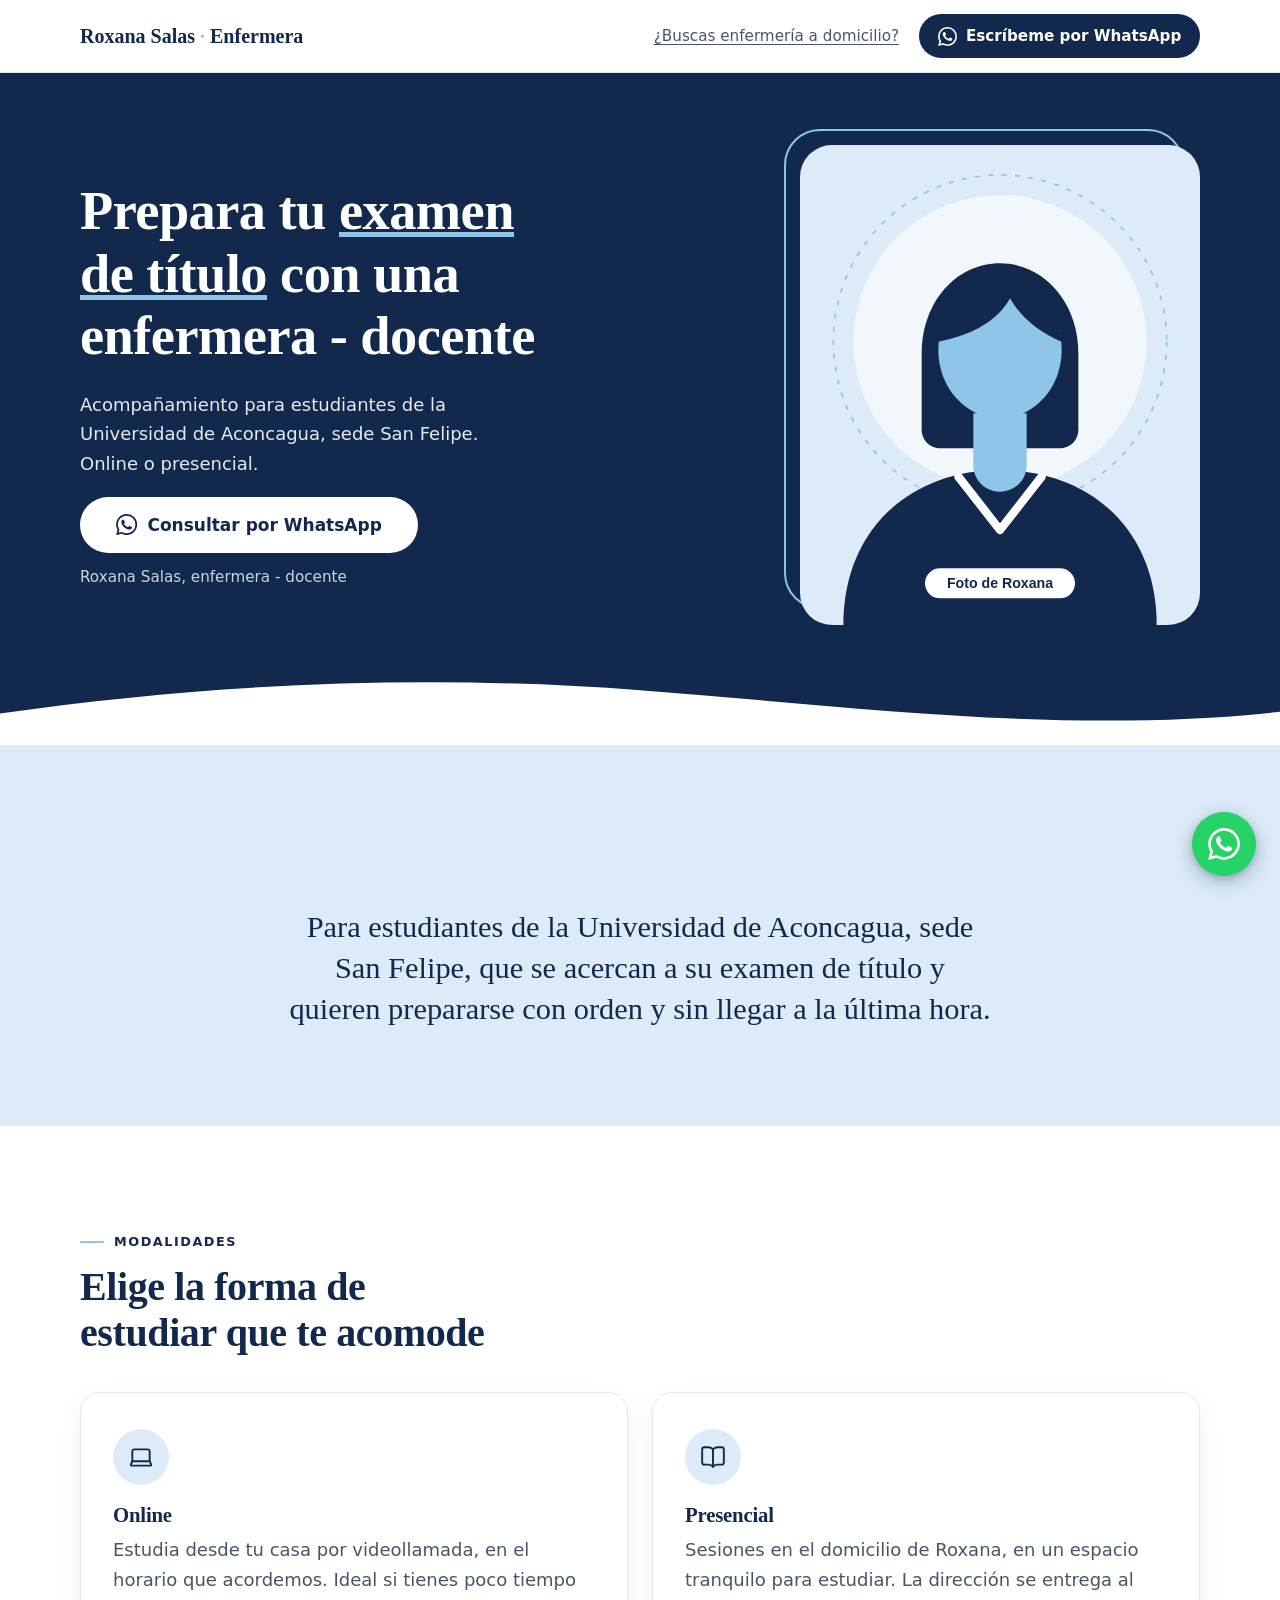
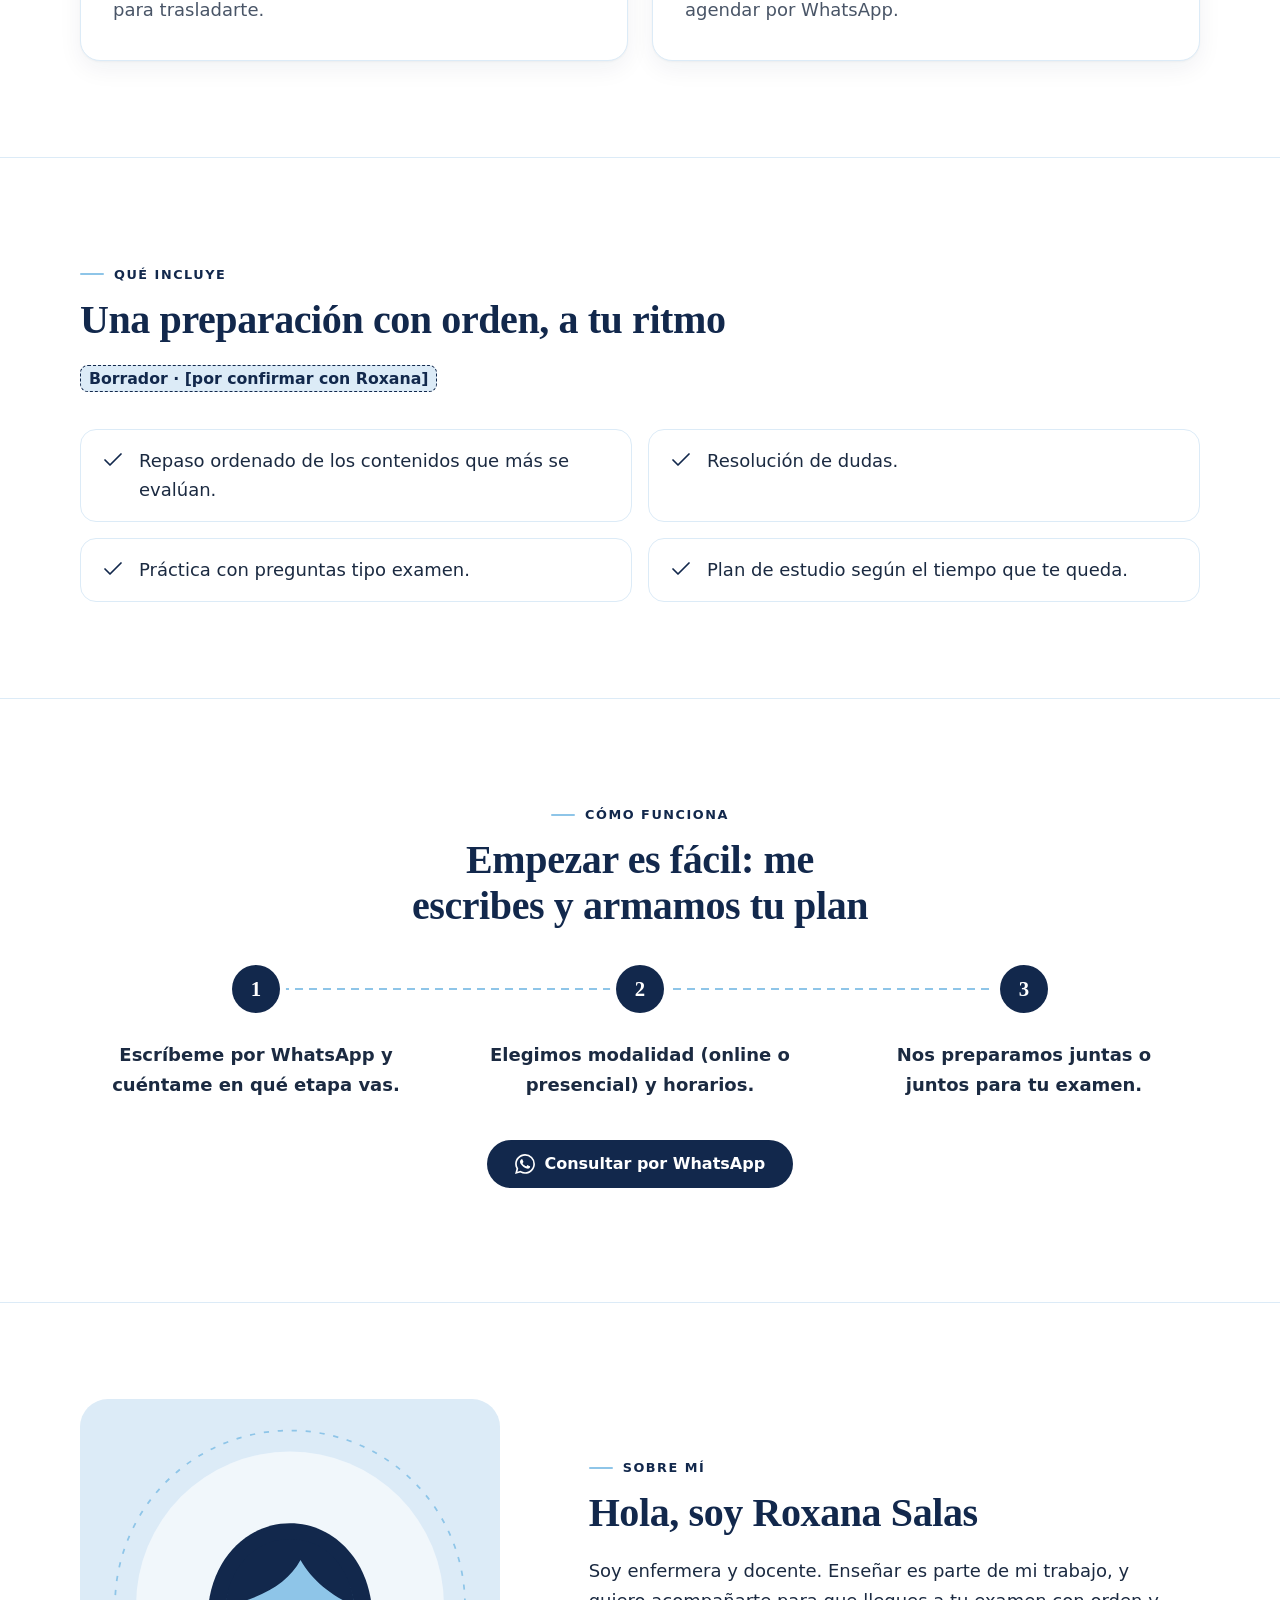
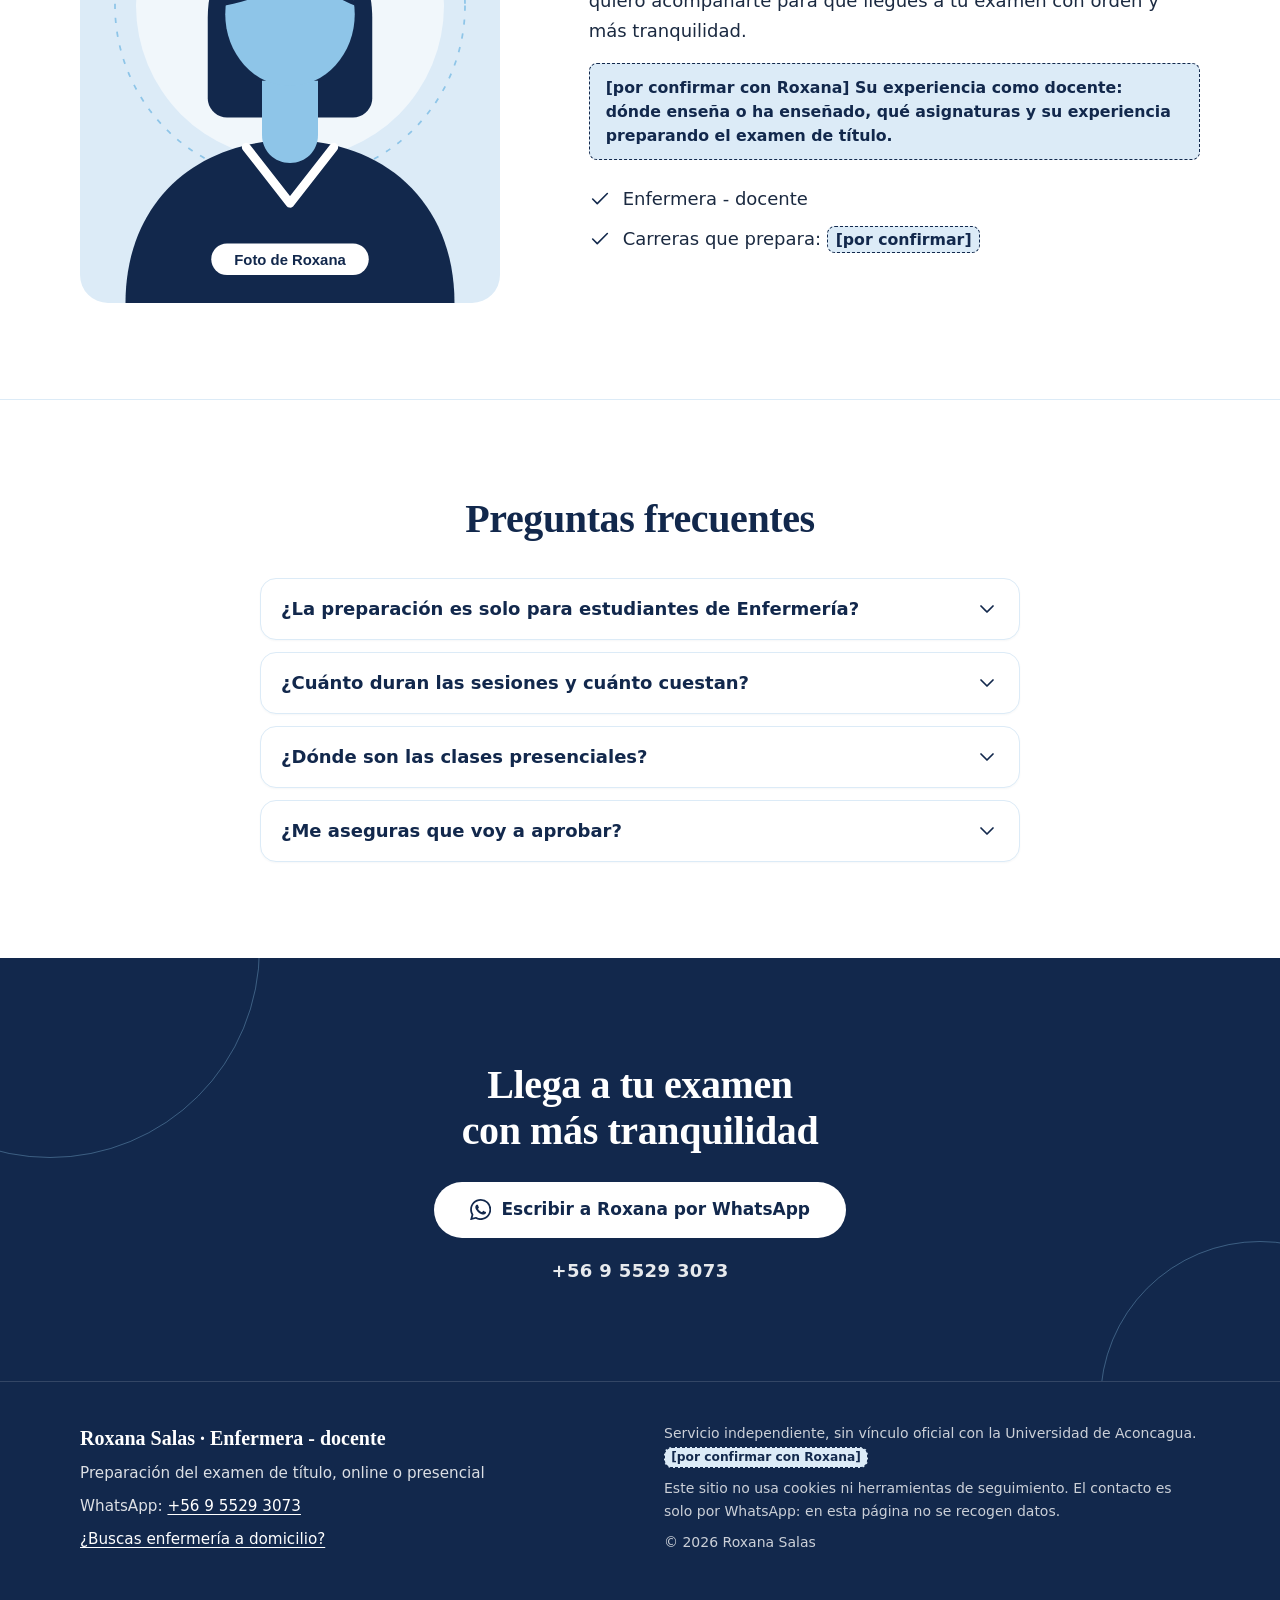
==== examen-de-titulo.html @ fd92aba9 "Agrega las dos landings de Roxana Salas - index.html: enfermería a domicilio en Los Andes y San Feli" ====
<!doctype html>
<html lang="es-CL">
<head>
  <meta charset="utf-8">
  <meta name="viewport" content="width=device-width, initial-scale=1">

  <title>Preparación examen de título · Universidad de Aconcagua, San Felipe | Roxana Salas</title>
  <meta name="description" content="Preparación del examen de título para estudiantes de la Universidad de Aconcagua, sede San Felipe, con Roxana Salas, enfermera - docente. Online o presencial. Consulta por WhatsApp.">
  <meta name="theme-color" content="#12284C">

  <!-- [por confirmar] Dominio final del sitio. Reemplaza https://example.com en
       canonical, og:url, og:image y en los datos estructurados (ver README). -->
  <link rel="canonical" href="https://example.com/examen-de-titulo">

  <meta property="og:type" content="website">
  <meta property="og:locale" content="es_CL">
  <meta property="og:site_name" content="Roxana Salas · Enfermera - docente">
  <meta property="og:title" content="Prepara tu examen de título con una enfermera - docente">
  <meta property="og:description" content="Acompañamiento para estudiantes de la Universidad de Aconcagua, sede San Felipe. Online o presencial. Consulta por WhatsApp con Roxana Salas.">
  <meta property="og:url" content="https://example.com/examen-de-titulo">
  <meta property="og:image" content="https://example.com/assets/img/og-examen.jpg">
  <meta property="og:image:width" content="1200">
  <meta property="og:image:height" content="630">
  <meta property="og:image:alt" content="Roxana Salas, preparación del examen de título">
  <meta name="twitter:card" content="summary_large_image">

  <link rel="icon" href="assets/img/favicon.svg" type="image/svg+xml">
  <link rel="apple-touch-icon" href="assets/img/apple-touch-icon.png">

  <link rel="preload" href="assets/fonts/fraunces-soft.woff2" as="font" type="font/woff2" crossorigin>
  <link rel="preload" href="assets/fonts/nunito.woff2" as="font" type="font/woff2" crossorigin>
  <link rel="stylesheet" href="assets/css/styles.css">

  <script src="assets/js/config.js" defer></script>
  <script src="assets/js/main.js" defer></script>

  <script type="application/ld+json">
  {
    "@context": "https://schema.org",
    "@type": "LocalBusiness",
    "name": "Roxana Salas · Preparación del examen de título",
    "description": "Preparación del examen de título para estudiantes de la Universidad de Aconcagua, sede San Felipe. Modalidad online o presencial.",
    "url": "https://example.com/examen-de-titulo",
    "image": "https://example.com/assets/img/og-examen.jpg",
    "telephone": "+56 9 5529 3073",
    "areaServed": [
      { "@type": "City", "name": "Los Andes" },
      { "@type": "City", "name": "San Felipe" }
    ],
    "founder": {
      "@type": "Person",
      "name": "Roxana Salas",
      "jobTitle": "Enfermera - docente"
    }
  }
  </script>
</head>

<body data-wa-message="examen">
  <a class="skip-link" href="#contenido">Saltar al contenido</a>

  <!-- 1. Cabecera fija -->
  <header class="site-header">
    <div class="container site-header__inner">
      <a class="brand" href="./examen-de-titulo.html">Roxana Salas <span class="brand__dot" aria-hidden="true">·</span> Enfermera</a>
      <a class="header-link" href="./">¿Buscas enfermería a domicilio?</a>
      <a class="btn btn--primary btn--sm" data-wa href="https://wa.me/56955293073?text=Hola%20Roxana%2C%20soy%20estudiante%20de%20la%20Universidad%20de%20Aconcagua%20y%20quisiera%20informaci%C3%B3n%20sobre%20la%20preparaci%C3%B3n%20del%20examen%20de%20t%C3%ADtulo." target="_blank" rel="noopener">
        <svg viewBox="0 0 24 24" aria-hidden="true" focusable="false"><path d="M17.472 14.382c-.297-.149-1.758-.867-2.03-.967-.273-.099-.471-.148-.67.15-.197.297-.767.966-.94 1.164-.173.199-.347.223-.644.075-.297-.15-1.255-.463-2.39-1.475-.883-.788-1.48-1.761-1.653-2.059-.173-.297-.018-.458.13-.606.134-.133.298-.347.446-.52.149-.174.198-.298.298-.497.099-.198.05-.371-.025-.52-.075-.149-.669-1.612-.916-2.207-.242-.579-.487-.5-.669-.51-.173-.008-.371-.01-.57-.01-.198 0-.52.074-.792.372-.272.297-1.04 1.016-1.04 2.479 0 1.462 1.065 2.875 1.213 3.074.149.198 2.096 3.2 5.077 4.487.709.306 1.262.489 1.694.625.712.227 1.36.195 1.871.118.571-.085 1.758-.719 2.006-1.413.248-.694.248-1.289.173-1.413-.074-.124-.272-.198-.57-.347m-5.421 7.403h-.004a9.87 9.87 0 01-5.031-1.378l-.361-.214-3.741.982.998-3.648-.235-.374a9.86 9.86 0 01-1.51-5.26c.001-5.45 4.436-9.884 9.888-9.884 2.64 0 5.122 1.03 6.988 2.898a9.825 9.825 0 012.893 6.994c-.003 5.45-4.437 9.884-9.885 9.884m8.413-18.297A11.815 11.815 0 0012.05 0C5.495 0 .16 5.335.157 11.892c0 2.096.547 4.142 1.588 5.945L.057 24l6.305-1.654a11.882 11.882 0 005.683 1.448h.005c6.554 0 11.89-5.335 11.893-11.893a11.821 11.821 0 00-3.48-8.413Z"/></svg>
        Escríbeme por WhatsApp
      </a>
    </div>
  </header>

  <main id="contenido">

    <!-- 2. Hero -->
    <section class="hero on-navy" aria-labelledby="hero-title">
      <div class="container hero__inner">
        <div class="hero__content">
          <h1 id="hero-title">Prepara tu <span class="u-underline">examen de título</span> con una enfermera - docente</h1>
          <p class="hero__lead">Acompañamiento para estudiantes de la Universidad de Aconcagua, sede San Felipe. Online o presencial.</p>
          <a class="btn btn--light btn--lg" data-wa href="https://wa.me/56955293073?text=Hola%20Roxana%2C%20soy%20estudiante%20de%20la%20Universidad%20de%20Aconcagua%20y%20quisiera%20informaci%C3%B3n%20sobre%20la%20preparaci%C3%B3n%20del%20examen%20de%20t%C3%ADtulo." target="_blank" rel="noopener">
            <svg viewBox="0 0 24 24" aria-hidden="true" focusable="false"><path d="M17.472 14.382c-.297-.149-1.758-.867-2.03-.967-.273-.099-.471-.148-.67.15-.197.297-.767.966-.94 1.164-.173.199-.347.223-.644.075-.297-.15-1.255-.463-2.39-1.475-.883-.788-1.48-1.761-1.653-2.059-.173-.297-.018-.458.13-.606.134-.133.298-.347.446-.52.149-.174.198-.298.298-.497.099-.198.05-.371-.025-.52-.075-.149-.669-1.612-.916-2.207-.242-.579-.487-.5-.669-.51-.173-.008-.371-.01-.57-.01-.198 0-.52.074-.792.372-.272.297-1.04 1.016-1.04 2.479 0 1.462 1.065 2.875 1.213 3.074.149.198 2.096 3.2 5.077 4.487.709.306 1.262.489 1.694.625.712.227 1.36.195 1.871.118.571-.085 1.758-.719 2.006-1.413.248-.694.248-1.289.173-1.413-.074-.124-.272-.198-.57-.347m-5.421 7.403h-.004a9.87 9.87 0 01-5.031-1.378l-.361-.214-3.741.982.998-3.648-.235-.374a9.86 9.86 0 01-1.51-5.26c.001-5.45 4.436-9.884 9.888-9.884 2.64 0 5.122 1.03 6.988 2.898a9.825 9.825 0 012.893 6.994c-.003 5.45-4.437 9.884-9.885 9.884m8.413-18.297A11.815 11.815 0 0012.05 0C5.495 0 .16 5.335.157 11.892c0 2.096.547 4.142 1.588 5.945L.057 24l6.305-1.654a11.882 11.882 0 005.683 1.448h.005c6.554 0 11.89-5.335 11.893-11.893a11.821 11.821 0 00-3.48-8.413Z"/></svg>
            Consultar por WhatsApp
          </a>
          <p class="hero__note">Roxana Salas, enfermera - docente</p>
        </div>

        <div class="hero__media">
          <!-- [por confirmar] Foto real de Roxana. Guárdala como assets/img/roxana-hero.webp
               (menos de 150 KB) y cambia el src de abajo. Esta imagen no lleva loading="lazy". -->
          <img class="hero__photo" src="assets/img/roxana-placeholder.svg" width="480" height="576" alt="Roxana Salas, enfermera y docente (espacio reservado para su foto)" fetchpriority="high">
        </div>
      </div>
      <svg class="hero__wave" viewBox="0 0 1440 80" preserveAspectRatio="none" aria-hidden="true" focusable="false"><path d="M0 80V44C240 10 480 0 720 18s480 50 720 24v38Z"/></svg>
    </section>

    <!-- 3. Para quién es (franja celeste) -->
    <section class="section section--sky" id="para-quien" aria-labelledby="para-quien-title">
      <div class="container">
        <header class="section-head section-head--center reveal">
          <h2 id="para-quien-title" class="eyebrow">Para quién es</h2>
        </header>
        <p class="statement reveal">Para estudiantes de la Universidad de Aconcagua, sede San Felipe, que se acercan a su examen de título y quieren prepararse con orden y sin llegar a la última hora.</p>
      </div>
    </section>

    <!-- 4. Modalidades -->
    <section class="section" id="modalidades" aria-labelledby="modalidades-title">
      <div class="container">
        <header class="section-head reveal">
          <p class="eyebrow">Modalidades</p>
          <h2 id="modalidades-title">Elige la forma de estudiar que te acomode</h2>
        </header>

        <!-- [por confirmar] Duración de las sesiones, horarios y precios: no se publican hasta que Roxana los confirme. -->
        <ul class="cards cards--2" role="list">
          <li class="card reveal">
            <span class="icon-circle"><svg class="icon" viewBox="0 0 24 24" aria-hidden="true" focusable="false"><path d="M18 5a2 2 0 0 1 2 2v8.526a2 2 0 0 0 .212.897l1.068 2.127a1 1 0 0 1-.9 1.45H3.62a1 1 0 0 1-.9-1.45l1.068-2.127A2 2 0 0 0 4 15.526V7a2 2 0 0 1 2-2z"/><path d="M20.054 15.987H3.946"/></svg></span>
            <h3>Online</h3>
            <p>Estudia desde tu casa por videollamada, en el horario que acordemos. Ideal si tienes poco tiempo para trasladarte.</p>
          </li>
          <li class="card reveal">
            <span class="icon-circle"><svg class="icon" viewBox="0 0 24 24" aria-hidden="true" focusable="false"><path d="M12 5v16"/><path d="M20.001 19A2 2 0 0022 17V5a2 2 0 00-1.999-2L16 3.002A5 5 0 0012 5a5 5 0 00-4-2H4a2 2 0 00-2 2v12a2 2 0 001.999 2H8a5 5 0 014 2 5 5 0 014-2z"/></svg></span>
            <h3>Presencial</h3>
            <!-- La dirección de Roxana NO se publica en la página. -->
            <p>Sesiones en el domicilio de Roxana, en un espacio tranquilo para estudiar. La dirección se entrega al agendar por WhatsApp.</p>
          </li>
        </ul>
      </div>
    </section>

    <!-- Qué incluye la preparación: BORRADOR, pendiente de confirmar con Roxana -->
    <section class="section section--line" id="que-incluye" aria-labelledby="que-incluye-title">
      <div class="container">
        <header class="section-head reveal">
          <p class="eyebrow">Qué incluye</p>
          <h2 id="que-incluye-title">Una preparación con orden, a tu ritmo</h2>
          <p class="tbd draft-note">Borrador · [por confirmar con Roxana]</p>
        </header>

        <ul class="checklist" role="list">
          <li class="reveal"><svg class="icon" viewBox="0 0 24 24" aria-hidden="true" focusable="false"><path d="M20 6 9 17l-5-5"/></svg><span>Repaso ordenado de los contenidos que más se evalúan.</span></li>
          <li class="reveal"><svg class="icon" viewBox="0 0 24 24" aria-hidden="true" focusable="false"><path d="M20 6 9 17l-5-5"/></svg><span>Resolución de dudas.</span></li>
          <li class="reveal"><svg class="icon" viewBox="0 0 24 24" aria-hidden="true" focusable="false"><path d="M20 6 9 17l-5-5"/></svg><span>Práctica con preguntas tipo examen.</span></li>
          <li class="reveal"><svg class="icon" viewBox="0 0 24 24" aria-hidden="true" focusable="false"><path d="M20 6 9 17l-5-5"/></svg><span>Plan de estudio según el tiempo que te queda.</span></li>
        </ul>
      </div>
    </section>

    <!-- 5. Cómo funciona -->
    <section class="section section--line" id="como-funciona" aria-labelledby="como-funciona-title">
      <div class="container">
        <header class="section-head section-head--center reveal">
          <p class="eyebrow">Cómo funciona</p>
          <h2 id="como-funciona-title">Empezar es fácil: me escribes y armamos tu plan</h2>
        </header>

        <ol class="steps" role="list">
          <li class="step reveal">
            <span class="step__num" aria-hidden="true">1</span>
            <p class="step__text"><span class="sr-only">Paso 1: </span>Escríbeme por WhatsApp y cuéntame en qué etapa vas.</p>
          </li>
          <li class="step reveal">
            <span class="step__num" aria-hidden="true">2</span>
            <p class="step__text"><span class="sr-only">Paso 2: </span>Elegimos modalidad (online o presencial) y horarios.</p>
          </li>
          <li class="step reveal">
            <span class="step__num" aria-hidden="true">3</span>
            <p class="step__text"><span class="sr-only">Paso 3: </span>Nos preparamos juntas o juntos para tu examen.</p>
          </li>
        </ol>

        <p class="section-action section-action--center reveal">
          <a class="btn btn--primary" data-wa href="https://wa.me/56955293073?text=Hola%20Roxana%2C%20soy%20estudiante%20de%20la%20Universidad%20de%20Aconcagua%20y%20quisiera%20informaci%C3%B3n%20sobre%20la%20preparaci%C3%B3n%20del%20examen%20de%20t%C3%ADtulo." target="_blank" rel="noopener">
            <svg viewBox="0 0 24 24" aria-hidden="true" focusable="false"><path d="M17.472 14.382c-.297-.149-1.758-.867-2.03-.967-.273-.099-.471-.148-.67.15-.197.297-.767.966-.94 1.164-.173.199-.347.223-.644.075-.297-.15-1.255-.463-2.39-1.475-.883-.788-1.48-1.761-1.653-2.059-.173-.297-.018-.458.13-.606.134-.133.298-.347.446-.52.149-.174.198-.298.298-.497.099-.198.05-.371-.025-.52-.075-.149-.669-1.612-.916-2.207-.242-.579-.487-.5-.669-.51-.173-.008-.371-.01-.57-.01-.198 0-.52.074-.792.372-.272.297-1.04 1.016-1.04 2.479 0 1.462 1.065 2.875 1.213 3.074.149.198 2.096 3.2 5.077 4.487.709.306 1.262.489 1.694.625.712.227 1.36.195 1.871.118.571-.085 1.758-.719 2.006-1.413.248-.694.248-1.289.173-1.413-.074-.124-.272-.198-.57-.347m-5.421 7.403h-.004a9.87 9.87 0 01-5.031-1.378l-.361-.214-3.741.982.998-3.648-.235-.374a9.86 9.86 0 01-1.51-5.26c.001-5.45 4.436-9.884 9.888-9.884 2.64 0 5.122 1.03 6.988 2.898a9.825 9.825 0 012.893 6.994c-.003 5.45-4.437 9.884-9.885 9.884m8.413-18.297A11.815 11.815 0 0012.05 0C5.495 0 .16 5.335.157 11.892c0 2.096.547 4.142 1.588 5.945L.057 24l6.305-1.654a11.882 11.882 0 005.683 1.448h.005c6.554 0 11.89-5.335 11.893-11.893a11.821 11.821 0 00-3.48-8.413Z"/></svg>
            Consultar por WhatsApp
          </a>
        </p>
      </div>
    </section>

    <!-- 6. Sobre Roxana -->
    <section class="section section--line" id="sobre-mi" aria-labelledby="sobre-mi-title">
      <div class="container about">
        <div class="reveal">
          <!-- [por confirmar] Foto real de Roxana para esta sección (assets/img/roxana-sobre-mi.webp). -->
          <img class="about__photo" src="assets/img/roxana-placeholder.svg" width="480" height="576" alt="Roxana Salas, enfermera y docente (espacio reservado para su foto)" loading="lazy">
        </div>
        <div class="reveal">
          <p class="eyebrow">Sobre mí</p>
          <h2 id="sobre-mi-title">Hola, soy Roxana Salas</h2>
          <p>Soy enfermera y docente. Enseñar es parte de mi trabajo, y quiero acompañarte para que llegues a tu examen con orden y más tranquilidad.</p>
          <p class="tbd tbd--block">[por confirmar con Roxana] Su experiencia como docente: dónde enseña o ha enseñado, qué asignaturas y su experiencia preparando el examen de título.</p>
          <ul class="facts" role="list">
            <li><svg class="icon" viewBox="0 0 24 24" aria-hidden="true" focusable="false"><path d="M20 6 9 17l-5-5"/></svg><span>Enfermera - docente</span></li>
            <li><svg class="icon" viewBox="0 0 24 24" aria-hidden="true" focusable="false"><path d="M20 6 9 17l-5-5"/></svg><span>Carreras que prepara: <span class="tbd">[por confirmar]</span></span></li>
          </ul>
        </div>
      </div>
    </section>

    <!-- [por confirmar] Testimonios de estudiantes: agregar aquí solo testimonios reales y autorizados.
         No publicar tasas de aprobación ni cantidad de estudiantes preparados sin datos confirmados. -->

    <!-- 7. Preguntas frecuentes -->
    <section class="section section--line" id="preguntas" aria-labelledby="preguntas-title">
      <div class="container">
        <header class="section-head section-head--center reveal">
          <h2 id="preguntas-title">Preguntas frecuentes</h2>
        </header>

        <div class="faq reveal">
          <details>
            <summary>¿La preparación es solo para estudiantes de Enfermería?<svg class="icon" viewBox="0 0 24 24" aria-hidden="true" focusable="false"><path d="m6 9 6 6 6-6"/></svg></summary>
            <div class="faq__answer">
              <p class="tbd tbd--block">[por confirmar con Roxana] Carreras incluidas en la preparación.</p>
            </div>
          </details>
          <details>
            <summary>¿Cuánto duran las sesiones y cuánto cuestan?<svg class="icon" viewBox="0 0 24 24" aria-hidden="true" focusable="false"><path d="m6 9 6 6 6-6"/></svg></summary>
            <div class="faq__answer">
              <p class="tbd tbd--block">[por confirmar con Roxana] Duración de las sesiones, horarios y precios.</p>
            </div>
          </details>
          <details>
            <summary>¿Dónde son las clases presenciales?<svg class="icon" viewBox="0 0 24 24" aria-hidden="true" focusable="false"><path d="m6 9 6 6 6-6"/></svg></summary>
            <div class="faq__answer">
              <p>En mi domicilio, en un espacio tranquilo para estudiar. Te doy la dirección cuando agendamos por WhatsApp.</p>
            </div>
          </details>
          <details>
            <summary>¿Me aseguras que voy a aprobar?<svg class="icon" viewBox="0 0 24 24" aria-hidden="true" focusable="false"><path d="m6 9 6 6 6-6"/></svg></summary>
            <div class="faq__answer">
              <p>Nadie puede prometerte eso, y yo tampoco lo hago. Lo que sí hago es acompañarte para que estudies con orden y llegues a tu examen con más tranquilidad.</p>
            </div>
          </details>
        </div>
      </div>
    </section>

    <!-- 8. Llamado final -->
    <section class="cta on-navy" id="contacto" aria-labelledby="contacto-title">
      <div class="container">
        <h2 id="contacto-title">Llega a tu examen con más tranquilidad</h2>
        <a class="btn btn--light btn--lg" data-wa href="https://wa.me/56955293073?text=Hola%20Roxana%2C%20soy%20estudiante%20de%20la%20Universidad%20de%20Aconcagua%20y%20quisiera%20informaci%C3%B3n%20sobre%20la%20preparaci%C3%B3n%20del%20examen%20de%20t%C3%ADtulo." target="_blank" rel="noopener">
          <svg viewBox="0 0 24 24" aria-hidden="true" focusable="false"><path d="M17.472 14.382c-.297-.149-1.758-.867-2.03-.967-.273-.099-.471-.148-.67.15-.197.297-.767.966-.94 1.164-.173.199-.347.223-.644.075-.297-.15-1.255-.463-2.39-1.475-.883-.788-1.48-1.761-1.653-2.059-.173-.297-.018-.458.13-.606.134-.133.298-.347.446-.52.149-.174.198-.298.298-.497.099-.198.05-.371-.025-.52-.075-.149-.669-1.612-.916-2.207-.242-.579-.487-.5-.669-.51-.173-.008-.371-.01-.57-.01-.198 0-.52.074-.792.372-.272.297-1.04 1.016-1.04 2.479 0 1.462 1.065 2.875 1.213 3.074.149.198 2.096 3.2 5.077 4.487.709.306 1.262.489 1.694.625.712.227 1.36.195 1.871.118.571-.085 1.758-.719 2.006-1.413.248-.694.248-1.289.173-1.413-.074-.124-.272-.198-.57-.347m-5.421 7.403h-.004a9.87 9.87 0 01-5.031-1.378l-.361-.214-3.741.982.998-3.648-.235-.374a9.86 9.86 0 01-1.51-5.26c.001-5.45 4.436-9.884 9.888-9.884 2.64 0 5.122 1.03 6.988 2.898a9.825 9.825 0 012.893 6.994c-.003 5.45-4.437 9.884-9.885 9.884m8.413-18.297A11.815 11.815 0 0012.05 0C5.495 0 .16 5.335.157 11.892c0 2.096.547 4.142 1.588 5.945L.057 24l6.305-1.654a11.882 11.882 0 005.683 1.448h.005c6.554 0 11.89-5.335 11.893-11.893a11.821 11.821 0 00-3.48-8.413Z"/></svg>
          Escribir a Roxana por WhatsApp
        </a>
        <p class="cta__number" data-wa-number>+56 9 5529 3073</p>
      </div>
    </section>
  </main>

  <footer class="site-footer on-navy">
    <div class="container footer__grid">
      <div>
        <p class="footer__brand">Roxana Salas · Enfermera - docente</p>
        <ul class="footer__list" role="list">
          <li>Preparación del examen de título, online o presencial</li>
          <li>WhatsApp: <a data-wa data-wa-number href="https://wa.me/56955293073?text=Hola%20Roxana%2C%20soy%20estudiante%20de%20la%20Universidad%20de%20Aconcagua%20y%20quisiera%20informaci%C3%B3n%20sobre%20la%20preparaci%C3%B3n%20del%20examen%20de%20t%C3%ADtulo." target="_blank" rel="noopener">+56 9 5529 3073</a></li>
          <li><a href="./">¿Buscas enfermería a domicilio?</a></li>
        </ul>
      </div>
      <div class="footer__small">
        <p>Servicio independiente, sin vínculo oficial con la Universidad de Aconcagua. <span class="tbd">[por confirmar con Roxana]</span></p>
        <p>Este sitio no usa cookies ni herramientas de seguimiento. El contacto es solo por WhatsApp: en esta página no se recogen datos.</p>
        <p>© <span data-year>2026</span> Roxana Salas</p>
      </div>
    </div>
  </footer>

  <!-- Botón flotante de WhatsApp -->
  <a class="wa-float" data-wa href="https://wa.me/56955293073?text=Hola%20Roxana%2C%20soy%20estudiante%20de%20la%20Universidad%20de%20Aconcagua%20y%20quisiera%20informaci%C3%B3n%20sobre%20la%20preparaci%C3%B3n%20del%20examen%20de%20t%C3%ADtulo." target="_blank" rel="noopener" aria-label="Escribir a Roxana por WhatsApp">
    <svg viewBox="0 0 24 24" aria-hidden="true" focusable="false"><path d="M17.472 14.382c-.297-.149-1.758-.867-2.03-.967-.273-.099-.471-.148-.67.15-.197.297-.767.966-.94 1.164-.173.199-.347.223-.644.075-.297-.15-1.255-.463-2.39-1.475-.883-.788-1.48-1.761-1.653-2.059-.173-.297-.018-.458.13-.606.134-.133.298-.347.446-.52.149-.174.198-.298.298-.497.099-.198.05-.371-.025-.52-.075-.149-.669-1.612-.916-2.207-.242-.579-.487-.5-.669-.51-.173-.008-.371-.01-.57-.01-.198 0-.52.074-.792.372-.272.297-1.04 1.016-1.04 2.479 0 1.462 1.065 2.875 1.213 3.074.149.198 2.096 3.2 5.077 4.487.709.306 1.262.489 1.694.625.712.227 1.36.195 1.871.118.571-.085 1.758-.719 2.006-1.413.248-.694.248-1.289.173-1.413-.074-.124-.272-.198-.57-.347m-5.421 7.403h-.004a9.87 9.87 0 01-5.031-1.378l-.361-.214-3.741.982.998-3.648-.235-.374a9.86 9.86 0 01-1.51-5.26c.001-5.45 4.436-9.884 9.888-9.884 2.64 0 5.122 1.03 6.988 2.898a9.825 9.825 0 012.893 6.994c-.003 5.45-4.437 9.884-9.885 9.884m8.413-18.297A11.815 11.815 0 0012.05 0C5.495 0 .16 5.335.157 11.892c0 2.096.547 4.142 1.588 5.945L.057 24l6.305-1.654a11.882 11.882 0 005.683 1.448h.005c6.554 0 11.89-5.335 11.893-11.893a11.821 11.821 0 00-3.48-8.413Z"/></svg>
  </a>
</body>
</html>
---- assets/css/styles.css ----
/* ==========================================================================
   Roxana Salas · Hoja de estilos compartida (index.html y examen-de-titulo.html)

   Para cambiar colores o tipografías, edita solo el bloque :root de abajo.
   Diseño "mobile first": las reglas base son para teléfono y los @media
   (min-width) agregan ajustes para pantallas más anchas.
   ========================================================================== */

/* ---------- Fuentes (alojadas en el propio sitio, sin servicios externos) -- */

@font-face {
  font-family: "Fraunces";
  src: url("../fonts/fraunces-soft.woff2") format("woff2");
  font-weight: 100 900;
  font-style: normal;
  font-display: swap;
}

@font-face {
  font-family: "Nunito";
  src: url("../fonts/nunito.woff2") format("woff2");
  font-weight: 200 1000;
  font-style: normal;
  font-display: swap;
}

/* ---------- Variables de diseño ------------------------------------------ */

:root {
  /* Paleta definida por Roxana */
  --navy: #12284c;        /* color de marca: títulos, hero, botones, pie */
  --navy-deep: #0c1d38;   /* el mismo azul, más oscuro, solo para :hover */
  --white: #ffffff;       /* fondo dominante */
  --sky: #dcebf7;         /* celeste suave: franjas y círculos de íconos */
  --sky-accent: #8ec5e8;  /* celeste vivo: solo líneas y subrayados */
  --ink: #1b2a41;         /* texto de lectura */
  --ink-soft: #495567;    /* texto secundario (el mismo tono, más suave) */
  --whatsapp: #25d366;    /* única excepción: botón flotante de WhatsApp */

  /* Tipografías */
  --font-title: "Fraunces", "Lora", Georgia, "Times New Roman", serif;
  --font-body: "Nunito", "Inter", system-ui, -apple-system, "Segoe UI", Roboto, Arial, sans-serif;

  /* Formas */
  --radius-card: 20px;
  --radius-pill: 999px;
  --shadow-card: 0 1px 2px rgba(18, 40, 76, 0.04), 0 8px 24px rgba(18, 40, 76, 0.06);

  /* Medidas */
  --container: 1120px;
  --gutter: 16px;
  --header-h: 64px;
}

@media (min-width: 768px) {
  :root {
    --gutter: 24px;
    --header-h: 72px;
  }
}

/* ---------- Base --------------------------------------------------------- */

*,
*::before,
*::after {
  box-sizing: border-box;
}

html {
  -webkit-text-size-adjust: 100%;
  text-size-adjust: 100%;
  scroll-behavior: smooth;
  scroll-padding-top: calc(var(--header-h) + 16px);
}

body {
  margin: 0;
  font-family: var(--font-body);
  font-size: 1.0625rem; /* 17 px */
  line-height: 1.65;
  color: var(--ink);
  background: var(--white);
  -webkit-font-smoothing: antialiased;
}

@media (min-width: 768px) {
  body {
    font-size: 1.125rem; /* 18 px */
  }
}

img,
svg {
  display: block;
  max-width: 100%;
}

img {
  height: auto;
}

h1,
h2,
h3 {
  margin: 0 0 0.5em;
  font-family: var(--font-title);
  font-weight: 600;
  font-variation-settings: "SOFT" 100;
  line-height: 1.15;
  letter-spacing: -0.01em;
  color: var(--navy);
  text-wrap: balance;
}

h1 {
  font-size: clamp(2rem, 1.35rem + 3.2vw, 3.4rem);
}

h2 {
  font-size: clamp(1.7rem, 1.25rem + 2vw, 2.5rem);
}

h3 {
  font-size: 1.3rem;
}

p {
  margin: 0 0 1em;
  text-wrap: pretty;
}

a {
  color: var(--navy);
  text-decoration-thickness: 1px;
  text-underline-offset: 0.2em;
}

a:hover {
  text-decoration-thickness: 2px;
}

:focus-visible {
  outline: 3px solid var(--navy);
  outline-offset: 3px;
}

.on-navy :focus-visible {
  outline-color: var(--white);
}

.icon {
  width: 24px;
  height: 24px;
  fill: none;
  stroke: currentColor;
  stroke-width: 1.75;
  stroke-linecap: round;
  stroke-linejoin: round;
  flex: none;
}

.sr-only {
  position: absolute;
  width: 1px;
  height: 1px;
  padding: 0;
  margin: -1px;
  overflow: hidden;
  clip: rect(0, 0, 0, 0);
  white-space: nowrap;
  border: 0;
}

.skip-link {
  position: absolute;
  top: -100px;
  left: 16px;
  z-index: 100;
  padding: 12px 20px;
  border-radius: var(--radius-pill);
  background: var(--navy);
  color: var(--white);
  font-weight: 800;
  text-decoration: none;
}

.skip-link:focus {
  top: 12px;
}

.container {
  width: 100%;
  max-width: calc(var(--container) + 2 * var(--gutter));
  margin-inline: auto;
  padding-inline: var(--gutter);
}

/* Marcador de dato pendiente. Se ve a propósito para que nadie publique sin
   revisar. Busca "por confirmar" en el código para encontrarlos todos. */
.tbd {
  display: inline-block;
  padding: 0.05em 0.5em;
  border: 1px dashed var(--navy);
  border-radius: 8px;
  background: var(--sky);
  color: var(--navy);
  font-size: 0.875em;
  font-weight: 700;
  line-height: 1.5;
}

.tbd--block {
  display: block;
  padding: 12px 16px;
  font-weight: 600;
}

/* ---------- Botones ------------------------------------------------------ */

.btn {
  display: inline-flex;
  align-items: center;
  justify-content: center;
  gap: 0.6em;
  min-height: 48px;
  padding: 0.75em 1.6em;
  border: 2px solid transparent;
  border-radius: var(--radius-pill);
  font-family: var(--font-body);
  font-size: 1rem;
  font-weight: 800;
  line-height: 1.2;
  text-align: center;
  text-decoration: none;
  cursor: pointer;
  transition: background-color 0.2s ease, color 0.2s ease, box-shadow 0.2s ease, transform 0.2s ease;
}

.btn svg {
  width: 1.25em;
  height: 1.25em;
  flex: none;
  fill: currentColor;
}

.btn--primary {
  background: var(--navy);
  color: var(--white);
}

.btn--primary:hover {
  background: var(--navy-deep);
  box-shadow: 0 6px 18px rgba(18, 40, 76, 0.25);
  transform: translateY(-1px);
}

/* Versión para fondos azul marino (hero y llamado final) */
.btn--light {
  background: var(--white);
  color: var(--navy);
}

.btn--light:hover {
  background: var(--sky);
  transform: translateY(-1px);
}

.btn--outline {
  border-color: var(--navy);
  background: var(--white);
  color: var(--navy);
}

.btn--outline:hover {
  background: var(--sky);
}

.btn--sm {
  min-height: 44px;
  padding: 0.5em 1.1em;
  font-size: 0.95rem;
}

.btn--lg {
  min-height: 56px;
  padding: 0.9em 2em;
  font-size: 1.0625rem;
}

/* ---------- Cabecera fija ------------------------------------------------ */

.site-header {
  position: sticky;
  top: 0;
  z-index: 50;
  border-bottom: 1px solid var(--sky);
  background: rgba(255, 255, 255, 0.97);
}

.site-header__inner {
  display: flex;
  align-items: center;
  justify-content: flex-end;
  gap: 20px;
  min-height: var(--header-h);
}

.brand,
.header-link {
  display: none;
  line-height: 44px; /* zona táctil de 44 px */
}

.brand {
  margin-right: auto;
  font-family: var(--font-title);
  font-size: 1.25rem;
  font-weight: 600;
  font-variation-settings: "SOFT" 100;
  color: var(--navy);
  text-decoration: none;
}

.brand__dot {
  color: var(--sky-accent);
}

.header-link {
  font-size: 0.95rem;
  color: var(--ink-soft);
}

@media (min-width: 768px) {
  .brand {
    display: inline-block;
  }
}

@media (min-width: 900px) {
  .header-link {
    display: inline-block;
  }
}

/* ---------- Hero --------------------------------------------------------- */

.on-navy {
  background: var(--navy);
  color: var(--white);
}

.on-navy h1,
.on-navy h2,
.on-navy h3 {
  color: var(--white);
}

.hero {
  position: relative;
  padding: 24px 0 64px;
  overflow: hidden;
}

.hero__inner {
  display: grid;
  gap: 20px;
  align-items: center;
}

.hero__media {
  order: -1;
}

.hero__photo {
  width: 104px;
  height: 104px;
  border-radius: 50%;
  object-fit: cover;
  object-position: 50% 30%;
  box-shadow: 0 0 0 4px var(--navy), 0 0 0 6px var(--sky-accent);
}

.hero h1 {
  margin-bottom: 0.4em;
}

.hero__lead {
  max-width: 36ch;
  font-size: 1.125rem;
  color: rgba(255, 255, 255, 0.9);
}

.hero__note {
  margin: 12px 0 0;
  font-size: 0.95rem;
  color: rgba(255, 255, 255, 0.8);
}

.hero__wave {
  position: absolute;
  bottom: -1px;
  left: 0;
  width: 100%;
  height: 36px;
  fill: var(--white);
}

/* Subrayado celeste para la palabra clave del título */
.u-underline {
  background-image: linear-gradient(var(--sky-accent), var(--sky-accent));
  background-repeat: no-repeat;
  background-position: 0 94%;
  background-size: 100% 0.1em;
  -webkit-box-decoration-break: clone;
  box-decoration-break: clone;
}

@media (min-width: 900px) {
  .hero {
    padding: 72px 0 120px;
  }

  .hero__inner {
    grid-template-columns: 1.15fr 0.85fr;
    gap: 64px;
  }

  .hero__media {
    position: relative;
    order: 0;
    justify-self: end;
    isolation: isolate;
  }

  .hero__media::before {
    content: "";
    position: absolute;
    inset: -16px 16px 16px -16px;
    z-index: -1;
    border: 2px solid var(--sky-accent);
    border-radius: 36px;
  }

  .hero__photo {
    width: 400px;
    height: auto;
    aspect-ratio: 5 / 6;
    border-radius: 32px;
    box-shadow: none;
  }

  .hero__wave {
    height: 72px;
  }
}

/* ---------- Secciones ---------------------------------------------------- */

.section {
  padding-block: 64px;
}

@media (min-width: 768px) {
  .section {
    padding-block: 96px;
  }
}

.section--sky {
  background: var(--sky);
}

/* Separador fino entre dos secciones blancas seguidas */
.section--line {
  border-top: 1px solid var(--sky);
}

.section-head {
  max-width: 680px;
  margin-bottom: 36px;
}

.section-head--center {
  margin-inline: auto;
  text-align: center;
}

.section-head > :last-child {
  margin-bottom: 0;
}

.eyebrow {
  display: inline-flex;
  align-items: center;
  gap: 10px;
  margin: 0 0 12px;
  font-family: var(--font-body);
  font-size: 0.8rem;
  font-weight: 800;
  letter-spacing: 0.12em;
  text-transform: uppercase;
  color: var(--navy);
}

.eyebrow::before {
  content: "";
  width: 24px;
  height: 2px;
  border-radius: 2px;
  background: var(--sky-accent);
}

.section--sky .eyebrow::before {
  background: var(--navy);
}

.section-intro {
  font-size: 1.125rem;
  color: var(--ink-soft);
}

.section-action {
  margin-top: 40px;
}

.section-action--center {
  text-align: center;
}

/* ---------- Tarjetas ----------------------------------------------------- */

.cards {
  display: grid;
  gap: 20px;
  margin: 0;
  padding: 0;
  list-style: none;
}

.card {
  padding: 28px 24px;
  border: 1px solid var(--sky);
  border-radius: var(--radius-card);
  background: var(--white);
  box-shadow: var(--shadow-card);
}

.card h3 {
  margin: 18px 0 8px;
}

.card p {
  margin: 0;
  color: var(--ink-soft);
}

.icon-circle {
  display: inline-grid;
  place-items: center;
  width: 56px;
  height: 56px;
  border-radius: 50%;
  background: var(--sky);
  color: var(--navy);
  flex: none;
}

.icon-circle .icon {
  width: 26px;
  height: 26px;
}

@media (min-width: 600px) and (max-width: 899px) {
  .cards--3 .card {
    display: grid;
    grid-template-columns: auto 1fr;
    column-gap: 20px;
  }

  .cards--3 .card .icon-circle {
    grid-row: span 2;
  }

  .cards--3 .card h3 {
    margin-top: 4px;
  }
}

@media (min-width: 768px) {
  .cards--2 {
    grid-template-columns: repeat(2, 1fr);
    gap: 24px;
  }

  .cards--2 .card {
    padding: 36px 32px;
  }
}

@media (min-width: 900px) {
  .cards--3 {
    grid-template-columns: repeat(3, 1fr);
    gap: 24px;
  }
}

/* ---------- Puntos destacados (franja celeste) --------------------------- */

.features {
  display: grid;
  gap: 28px;
  margin: 0;
  padding: 0;
  list-style: none;
}

.feature {
  display: flex;
  align-items: flex-start;
  gap: 16px;
}

.feature .icon-circle {
  background: var(--white);
}

.feature h3 {
  margin: 6px 0 4px;
  font-size: 1.2rem;
}

.feature p {
  margin: 0;
}

@media (min-width: 900px) {
  .features {
    grid-template-columns: repeat(3, 1fr);
    gap: 40px;
  }
}

/* Frase destacada ("Para quién es") */
.statement {
  max-width: 820px;
  margin: 0 auto;
  font-family: var(--font-title);
  font-size: clamp(1.35rem, 1.1rem + 1.2vw, 1.9rem);
  font-weight: 500;
  font-variation-settings: "SOFT" 100;
  line-height: 1.35;
  color: var(--navy);
  text-align: center;
  text-wrap: balance;
}

/* ---------- Pasos -------------------------------------------------------- */

.steps {
  position: relative;
  display: grid;
  gap: 28px;
  margin: 0;
  padding: 0;
  list-style: none;
}

.steps::before {
  content: "";
  position: absolute;
  top: 24px;
  bottom: 24px;
  left: 23px;
  width: 2px;
  background: repeating-linear-gradient(180deg, var(--sky-accent) 0 8px, transparent 8px 14px);
}

.step {
  position: relative;
  display: flex;
  align-items: flex-start;
  gap: 18px;
}

.step__num {
  display: grid;
  place-items: center;
  width: 48px;
  height: 48px;
  border-radius: 50%;
  background: var(--navy);
  box-shadow: 0 0 0 6px var(--white);
  color: var(--white);
  font-family: var(--font-title);
  font-size: 1.3rem;
  font-weight: 600;
  flex: none;
}

.step__text {
  margin: 9px 0 0;
  font-size: 1.125rem;
  font-weight: 700;
  color: var(--ink);
}

@media (min-width: 900px) {
  .steps {
    grid-template-columns: repeat(3, 1fr);
    gap: 32px;
  }

  .steps::before {
    top: 23px;
    bottom: auto;
    left: 16.66%;
    right: 16.66%;
    width: auto;
    height: 2px;
    background: repeating-linear-gradient(90deg, var(--sky-accent) 0 8px, transparent 8px 14px);
  }

  .step {
    flex-direction: column;
    align-items: center;
    text-align: center;
  }

  .step__text {
    max-width: 24ch;
  }
}

/* ---------- Lista con checks ("Qué incluye") ----------------------------- */

.checklist {
  display: grid;
  gap: 14px;
  margin: 0;
  padding: 0;
  list-style: none;
}

.checklist li {
  display: flex;
  align-items: flex-start;
  gap: 14px;
  padding: 16px 20px;
  border: 1px solid var(--sky);
  border-radius: 16px;
  background: var(--white);
}

.checklist .icon {
  margin-top: 2px;
  color: var(--navy);
}

@media (min-width: 768px) {
  .checklist {
    grid-template-columns: repeat(2, 1fr);
    gap: 16px;
  }
}

.draft-note {
  margin-bottom: 20px;
}

/* ---------- Sobre Roxana ------------------------------------------------- */

.about {
  display: grid;
  gap: 32px;
  align-items: center;
}

.about__photo {
  width: 100%;
  max-width: 260px;
  aspect-ratio: 5 / 6;
  border-radius: 28px;
  object-fit: cover;
}

.facts {
  display: grid;
  gap: 10px;
  margin: 24px 0 0;
  padding: 0;
  list-style: none;
}

.facts li {
  display: flex;
  align-items: flex-start;
  gap: 12px;
}

.facts .icon {
  width: 22px;
  height: 22px;
  margin-top: 4px;
  color: var(--navy);
}

@media (min-width: 900px) {
  .about {
    grid-template-columns: 5fr 7fr;
    gap: 72px;
  }

  .about__photo {
    max-width: 420px;
  }
}

/* ---------- Zonas -------------------------------------------------------- */

.chips {
  display: flex;
  flex-wrap: wrap;
  justify-content: center;
  gap: 14px;
  margin: 0 0 28px;
  padding: 0;
  list-style: none;
}

.chip {
  display: inline-flex;
  align-items: center;
  gap: 12px;
  min-height: 64px;
  padding: 10px 28px 10px 12px;
  border: 2px solid var(--navy);
  border-radius: var(--radius-pill);
  background: var(--white);
  font-family: var(--font-title);
  font-size: 1.4rem;
  font-weight: 600;
  font-variation-settings: "SOFT" 100;
  color: var(--navy);
}

.chip .icon-circle {
  width: 40px;
  height: 40px;
}

.chip .icon-circle .icon {
  width: 22px;
  height: 22px;
}

.zones-note {
  margin: 0;
  text-align: center;
  color: var(--ink-soft);
}

/* ---------- Preguntas frecuentes ----------------------------------------- */

.faq {
  display: grid;
  gap: 12px;
  max-width: 760px;
  margin-inline: auto;
}

.faq details {
  border: 1px solid var(--sky);
  border-radius: 16px;
  background: var(--white);
  box-shadow: 0 1px 2px rgba(18, 40, 76, 0.04);
}

.faq summary {
  display: flex;
  align-items: center;
  justify-content: space-between;
  gap: 16px;
  min-height: 60px;
  padding: 16px 20px;
  border-radius: 16px;
  font-weight: 800;
  line-height: 1.4;
  color: var(--navy);
  list-style: none;
  cursor: pointer;
}

.faq summary::-webkit-details-marker {
  display: none;
}

.faq summary .icon {
  transition: transform 0.2s ease;
}

.faq details[open] summary .icon {
  transform: rotate(180deg);
}

.faq summary:focus-visible {
  outline-offset: -3px;
}

.faq__answer {
  padding: 0 20px 20px;
  color: var(--ink-soft);
}

.faq__answer > :last-child {
  margin-bottom: 0;
}

/* ---------- Llamado final y pie ------------------------------------------ */

.cta {
  position: relative;
  overflow: hidden;
  padding-block: 72px 64px;
  text-align: center;
}

.cta::before,
.cta::after {
  content: "";
  position: absolute;
  border: 1px solid rgba(142, 197, 232, 0.35);
  border-radius: 50%;
  pointer-events: none;
}

.cta::before {
  width: 420px;
  height: 420px;
  top: -220px;
  left: -160px;
}

.cta::after {
  width: 320px;
  height: 320px;
  right: -140px;
  bottom: -180px;
}

.cta h2 {
  max-width: 20ch;
  margin-inline: auto;
  margin-bottom: 28px;
}

.cta__number {
  margin: 18px 0 0;
  font-size: 1.125rem;
  font-weight: 700;
  letter-spacing: 0.02em;
  color: rgba(255, 255, 255, 0.9);
}

@media (min-width: 768px) {
  .cta {
    padding-block: 104px 96px;
  }
}

.site-footer {
  padding: 40px 0 112px;
  border-top: 1px solid rgba(255, 255, 255, 0.14);
  font-size: 0.95rem;
  color: rgba(255, 255, 255, 0.85);
}

.site-footer a {
  color: var(--white);
}

.footer__grid {
  display: grid;
  gap: 28px;
}

.footer__brand {
  margin-bottom: 6px;
  font-family: var(--font-title);
  font-size: 1.25rem;
  font-weight: 600;
  font-variation-settings: "SOFT" 100;
  color: var(--white);
}

.footer__list {
  display: grid;
  gap: 8px;
  margin: 0;
  padding: 0;
  list-style: none;
}

.footer__small {
  font-size: 0.875rem;
  color: rgba(255, 255, 255, 0.78);
}

.footer__small p {
  margin-bottom: 0.6em;
}

@media (min-width: 768px) {
  .site-footer {
    padding-bottom: 48px;
  }

  .footer__grid {
    grid-template-columns: 1fr 1fr;
    gap: 48px;
  }
}

/* ---------- Botón flotante de WhatsApp ----------------------------------- */

.wa-float {
  position: fixed;
  right: 16px;
  bottom: 16px;
  z-index: 60;
  display: grid;
  place-items: center;
  width: 60px;
  height: 60px;
  border-radius: 50%;
  background: var(--whatsapp);
  color: var(--white);
  box-shadow: 0 6px 20px rgba(18, 40, 76, 0.28), 0 2px 6px rgba(18, 40, 76, 0.18);
  transition: transform 0.2s ease;
}

.wa-float svg {
  width: 32px;
  height: 32px;
  fill: currentColor;
}

.wa-float:hover {
  transform: scale(1.06);
}

.wa-float:focus-visible {
  outline: none;
  box-shadow: 0 0 0 3px var(--white), 0 0 0 6px var(--navy);
}

@media (min-width: 768px) {
  .wa-float {
    right: 24px;
    bottom: 24px;
    width: 64px;
    height: 64px;
  }
}

/* ---------- Aparición suave al hacer scroll ------------------------------ */

/* La clase .js la pone main.js: si el script no carga, todo queda visible. */
.js .reveal {
  opacity: 0;
  transform: translateY(12px);
  transition: opacity 0.6s ease, transform 0.6s ease;
  transition-delay: var(--reveal-delay, 0s);
}

.js .reveal.is-visible {
  opacity: 1;
  transform: none;
}

@media (prefers-reduced-motion: reduce) {
  html {
    scroll-behavior: auto;
  }

  .js .reveal {
    opacity: 1;
    transform: none;
    transition: none;
  }

  .btn,
  .wa-float,
  .faq summary .icon {
    transition: none;
  }

  .btn:hover,
  .wa-float:hover {
    transform: none;
  }
}
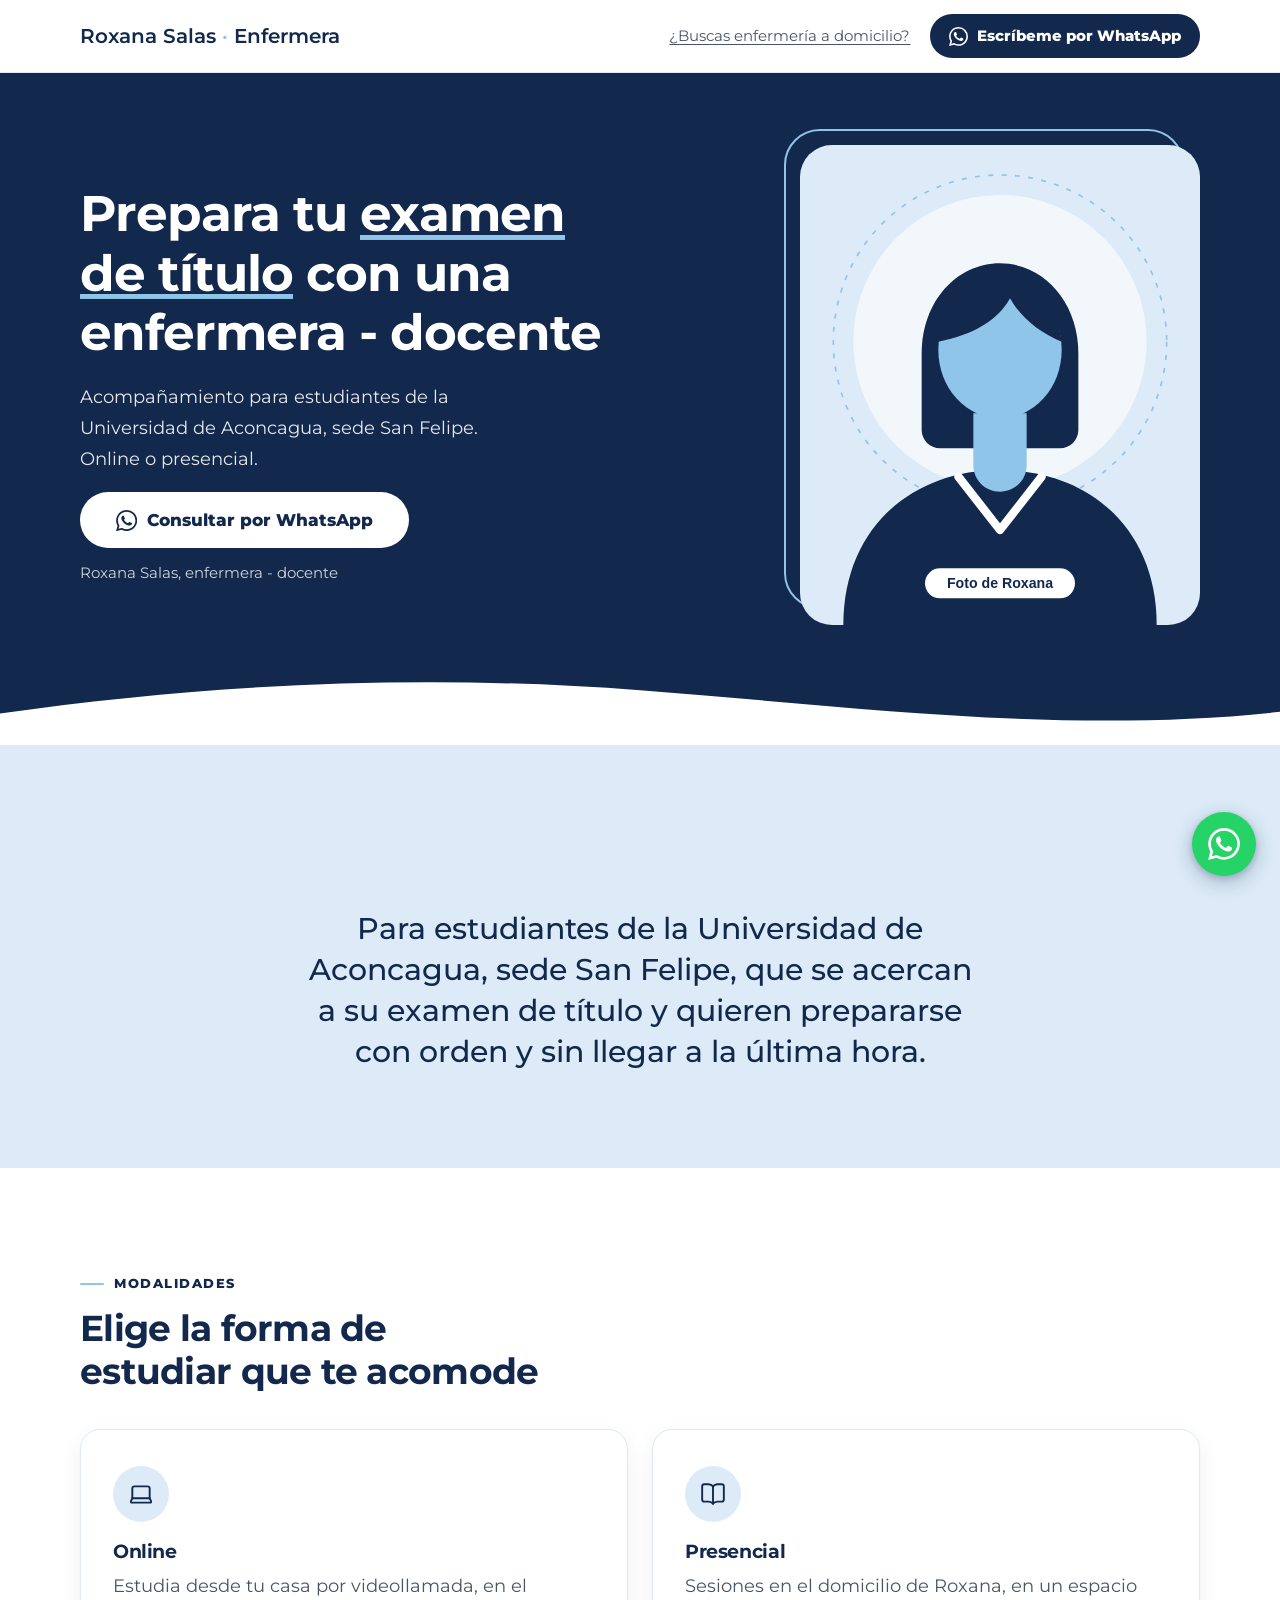
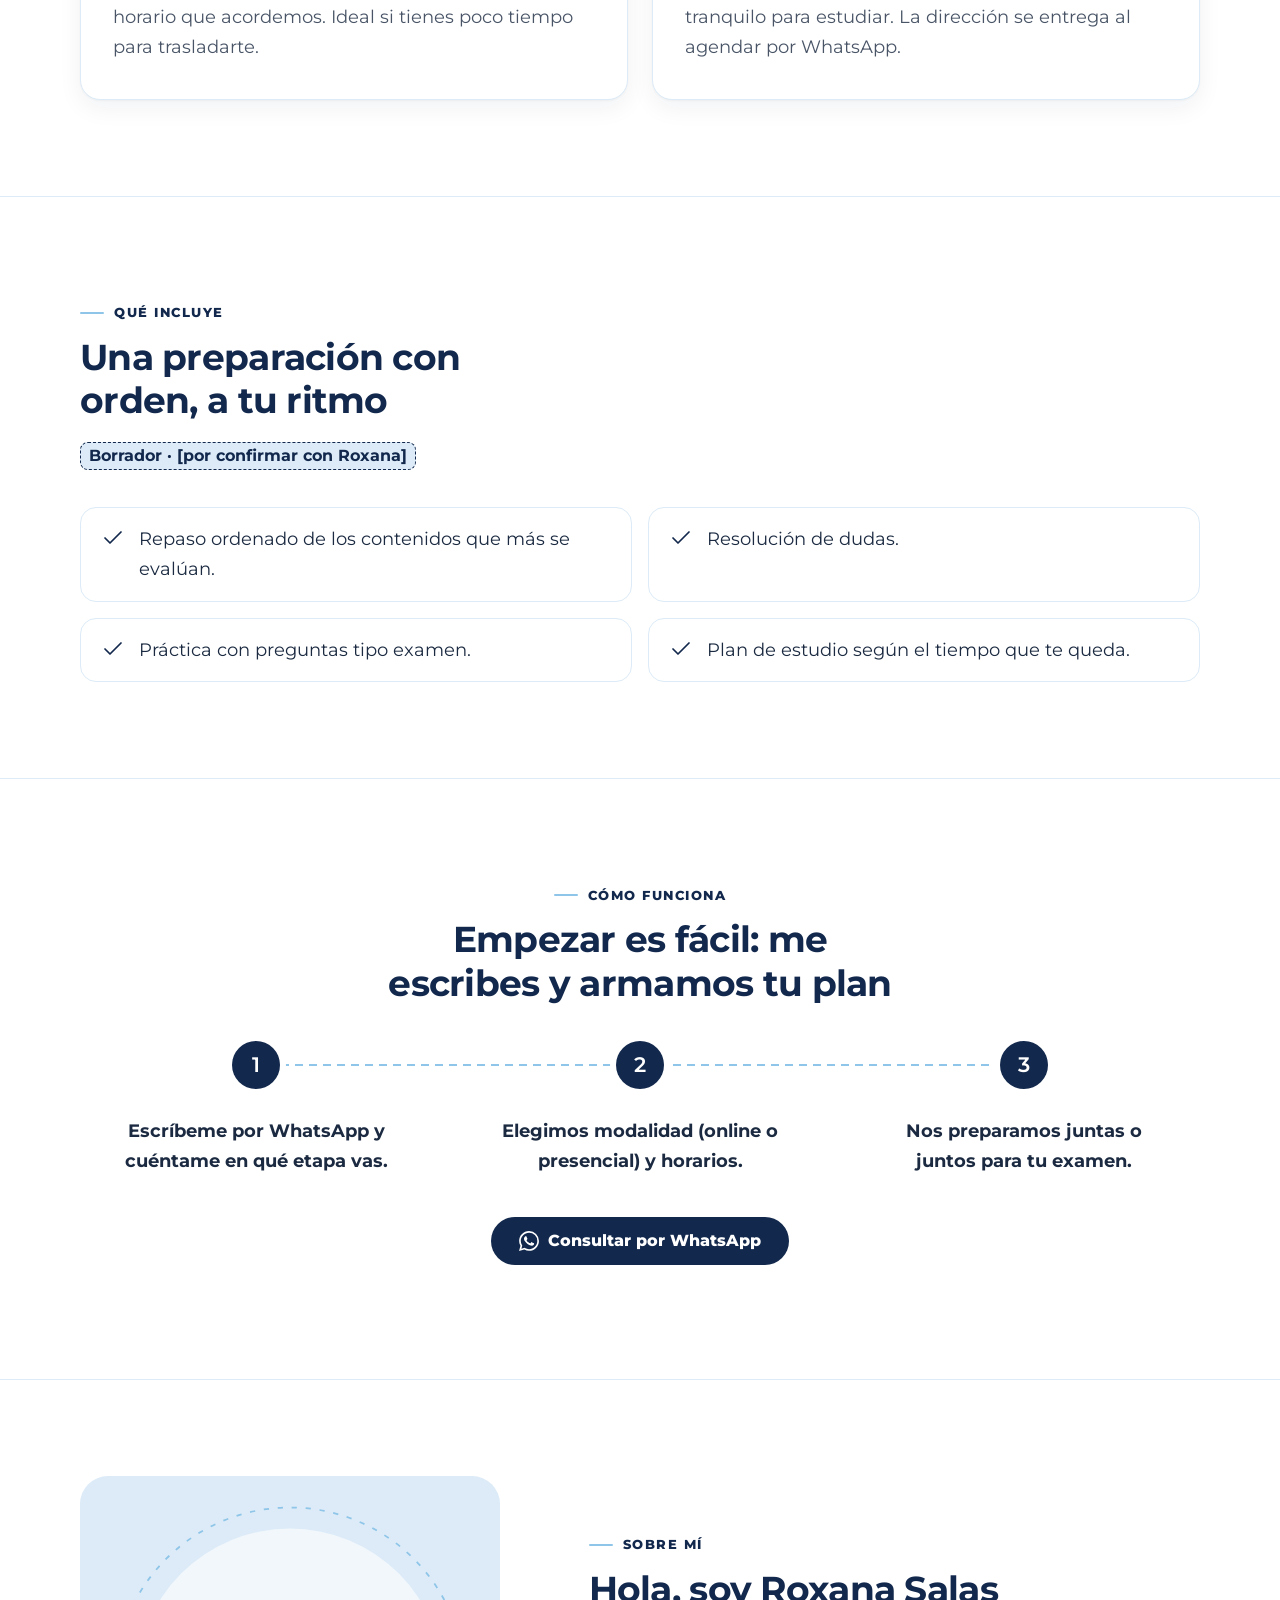
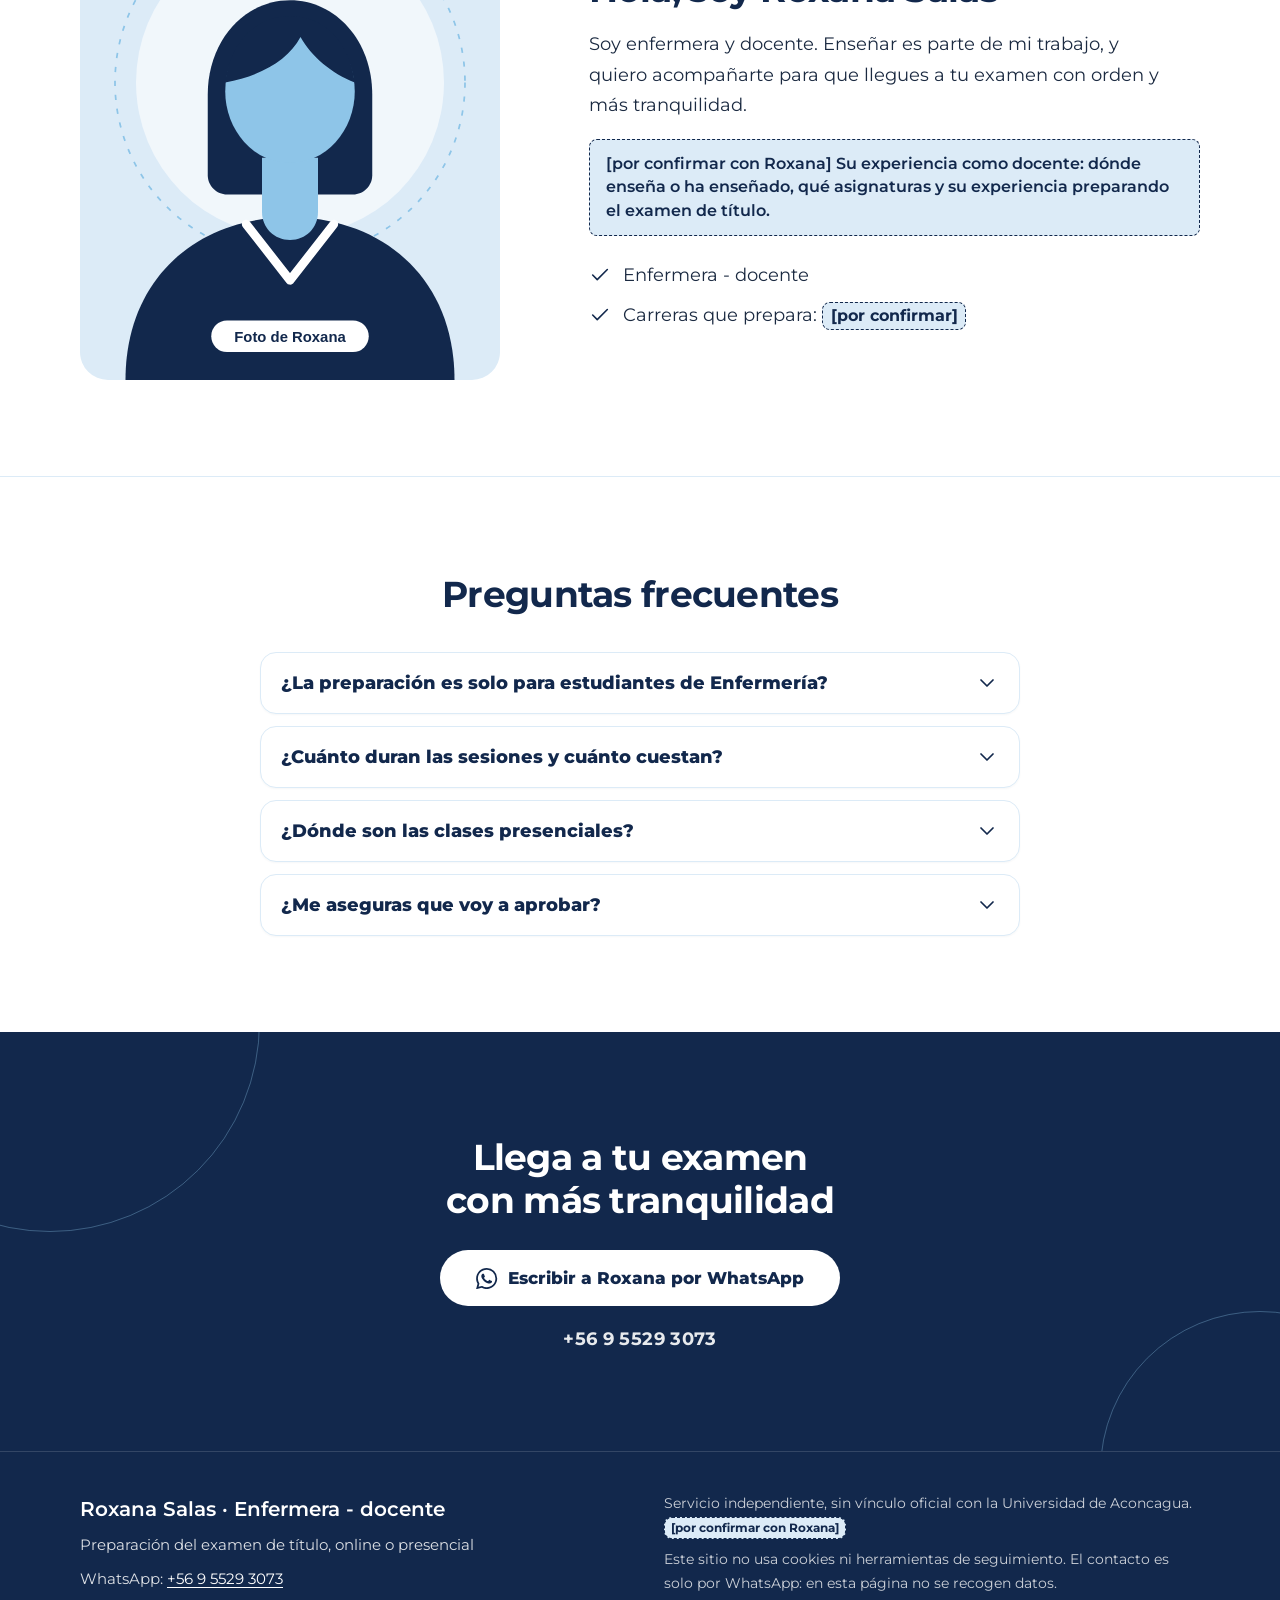
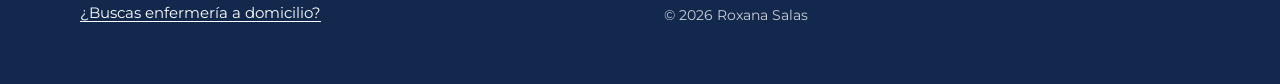
==== commit 1be887a1: "Cambia la tipografía a Montserrat Montserrat reemplaza a Fraunces y Nunito en títulos y texto, aloja" ====
--- a/examen-de-titulo.html
+++ b/examen-de-titulo.html
@@ -27,8 +27,7 @@
   <link rel="icon" href="assets/img/favicon.svg" type="image/svg+xml">
   <link rel="apple-touch-icon" href="assets/img/apple-touch-icon.png">
 
-  <link rel="preload" href="assets/fonts/fraunces-soft.woff2" as="font" type="font/woff2" crossorigin>
-  <link rel="preload" href="assets/fonts/nunito.woff2" as="font" type="font/woff2" crossorigin>
+  <link rel="preload" href="assets/fonts/montserrat.woff2" as="font" type="font/woff2" crossorigin>
   <link rel="stylesheet" href="assets/css/styles.css">
 
   <script src="assets/js/config.js" defer></script>
--- a/assets/css/styles.css
+++ b/assets/css/styles.css
@@ -9,17 +9,9 @@
 /* ---------- Fuentes (alojadas en el propio sitio, sin servicios externos) -- */
 
 @font-face {
-  font-family: "Fraunces";
-  src: url("../fonts/fraunces-soft.woff2") format("woff2");
+  font-family: "Montserrat";
+  src: url("../fonts/montserrat.woff2") format("woff2");
   font-weight: 100 900;
-  font-style: normal;
-  font-display: swap;
-}
-
-@font-face {
-  font-family: "Nunito";
-  src: url("../fonts/nunito.woff2") format("woff2");
-  font-weight: 200 1000;
   font-style: normal;
   font-display: swap;
 }
@@ -38,8 +30,8 @@
   --whatsapp: #25d366;    /* única excepción: botón flotante de WhatsApp */
 
   /* Tipografías */
-  --font-title: "Fraunces", "Lora", Georgia, "Times New Roman", serif;
-  --font-body: "Nunito", "Inter", system-ui, -apple-system, "Segoe UI", Roboto, Arial, sans-serif;
+  --font-title: "Montserrat", system-ui, -apple-system, "Segoe UI", Roboto, Arial, sans-serif;
+  --font-body: "Montserrat", system-ui, -apple-system, "Segoe UI", Roboto, Arial, sans-serif;
 
   /* Formas */
   --radius-card: 20px;
@@ -78,7 +70,7 @@
   margin: 0;
   font-family: var(--font-body);
   font-size: 1.0625rem; /* 17 px */
-  line-height: 1.65;
+  line-height: 1.7;
   color: var(--ink);
   background: var(--white);
   -webkit-font-smoothing: antialiased;
@@ -105,24 +97,23 @@
 h3 {
   margin: 0 0 0.5em;
   font-family: var(--font-title);
-  font-weight: 600;
-  font-variation-settings: "SOFT" 100;
-  line-height: 1.15;
-  letter-spacing: -0.01em;
+  font-weight: 700;
+  line-height: 1.2;
+  letter-spacing: -0.02em;
   color: var(--navy);
   text-wrap: balance;
 }
 
 h1 {
-  font-size: clamp(2rem, 1.35rem + 3.2vw, 3.4rem);
+  font-size: clamp(1.85rem, 1.3rem + 2.8vw, 3.1rem);
 }
 
 h2 {
-  font-size: clamp(1.7rem, 1.25rem + 2vw, 2.5rem);
+  font-size: clamp(1.55rem, 1.2rem + 1.7vw, 2.25rem);
 }
 
 h3 {
-  font-size: 1.3rem;
+  font-size: 1.2rem;
 }
 
 p {
@@ -317,7 +308,6 @@
   font-family: var(--font-title);
   font-size: 1.25rem;
   font-weight: 600;
-  font-variation-settings: "SOFT" 100;
   color: var(--navy);
   text-decoration: none;
 }
@@ -648,7 +638,6 @@
   font-family: var(--font-title);
   font-size: clamp(1.35rem, 1.1rem + 1.2vw, 1.9rem);
   font-weight: 500;
-  font-variation-settings: "SOFT" 100;
   line-height: 1.35;
   color: var(--navy);
   text-align: center;
@@ -840,7 +829,6 @@
   font-family: var(--font-title);
   font-size: 1.4rem;
   font-weight: 600;
-  font-variation-settings: "SOFT" 100;
   color: var(--navy);
 }
 
@@ -989,7 +977,6 @@
   font-family: var(--font-title);
   font-size: 1.25rem;
   font-weight: 600;
-  font-variation-settings: "SOFT" 100;
   color: var(--white);
 }
 
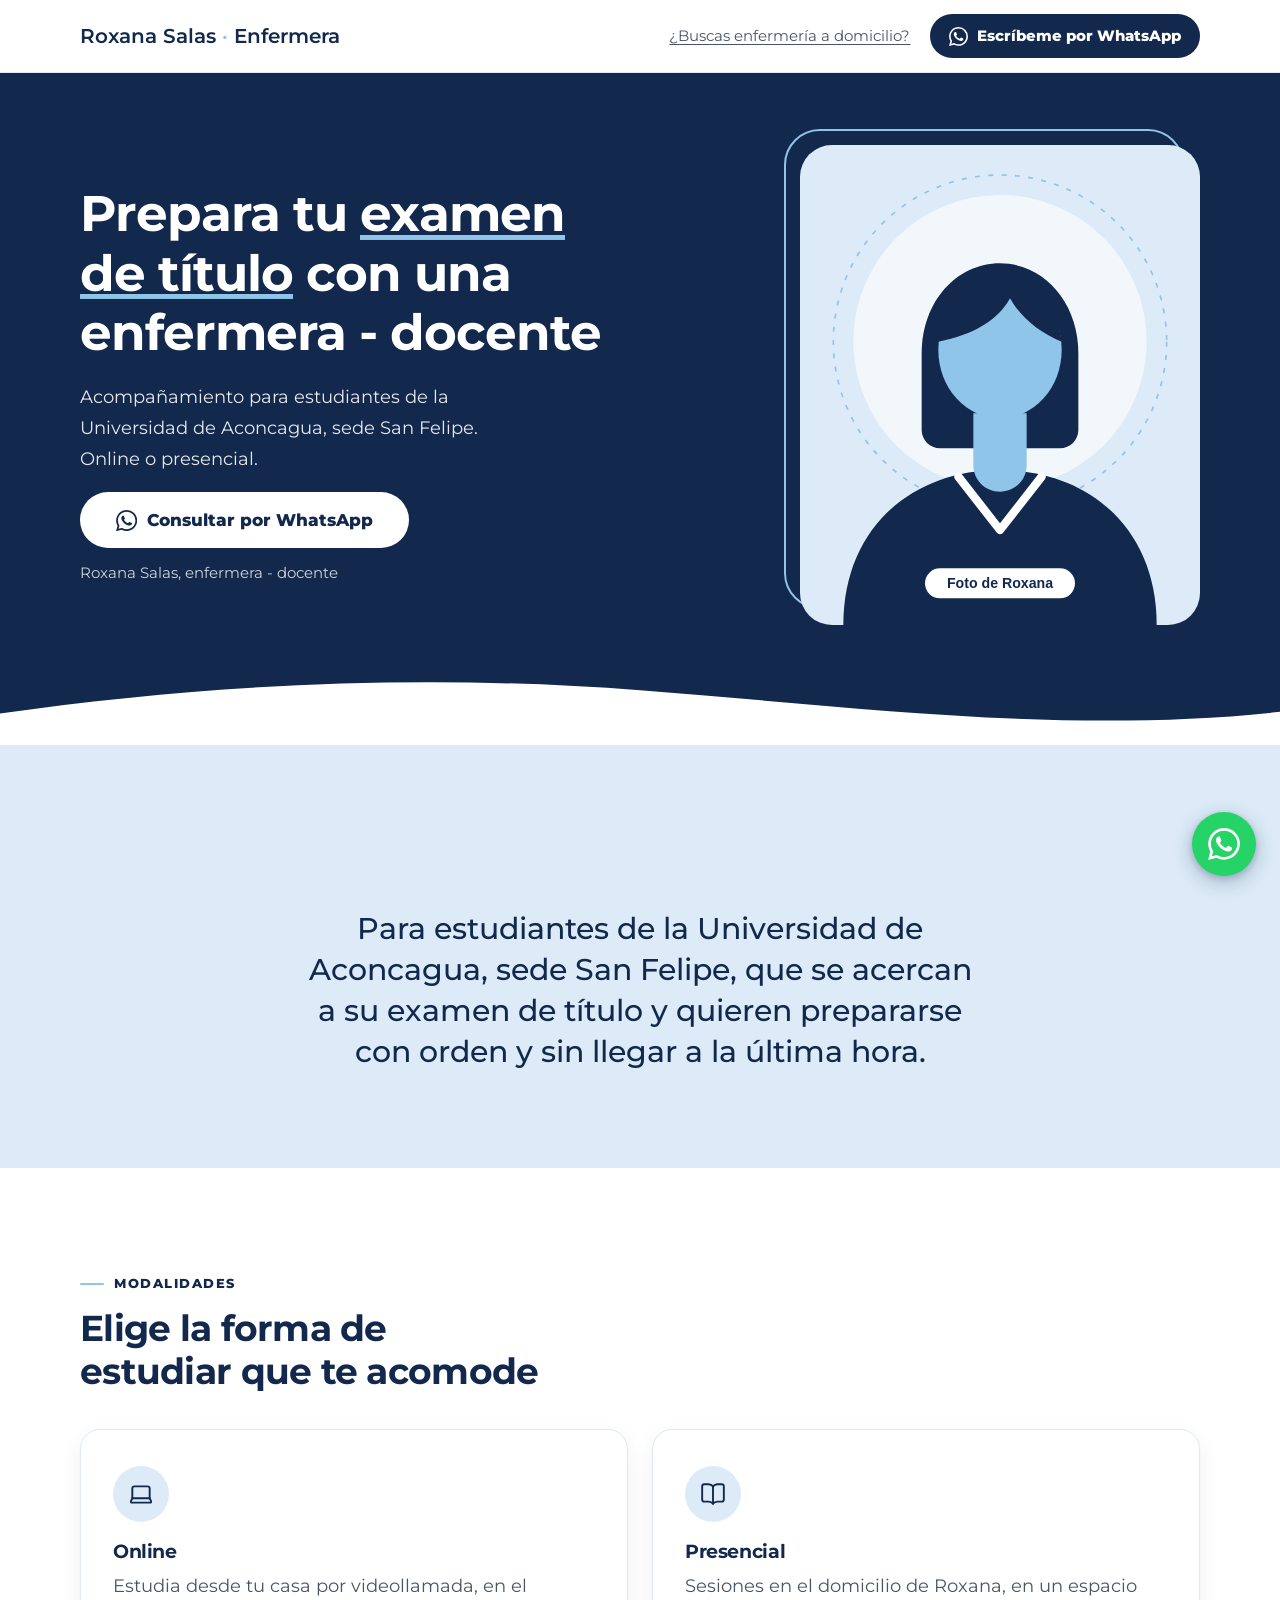
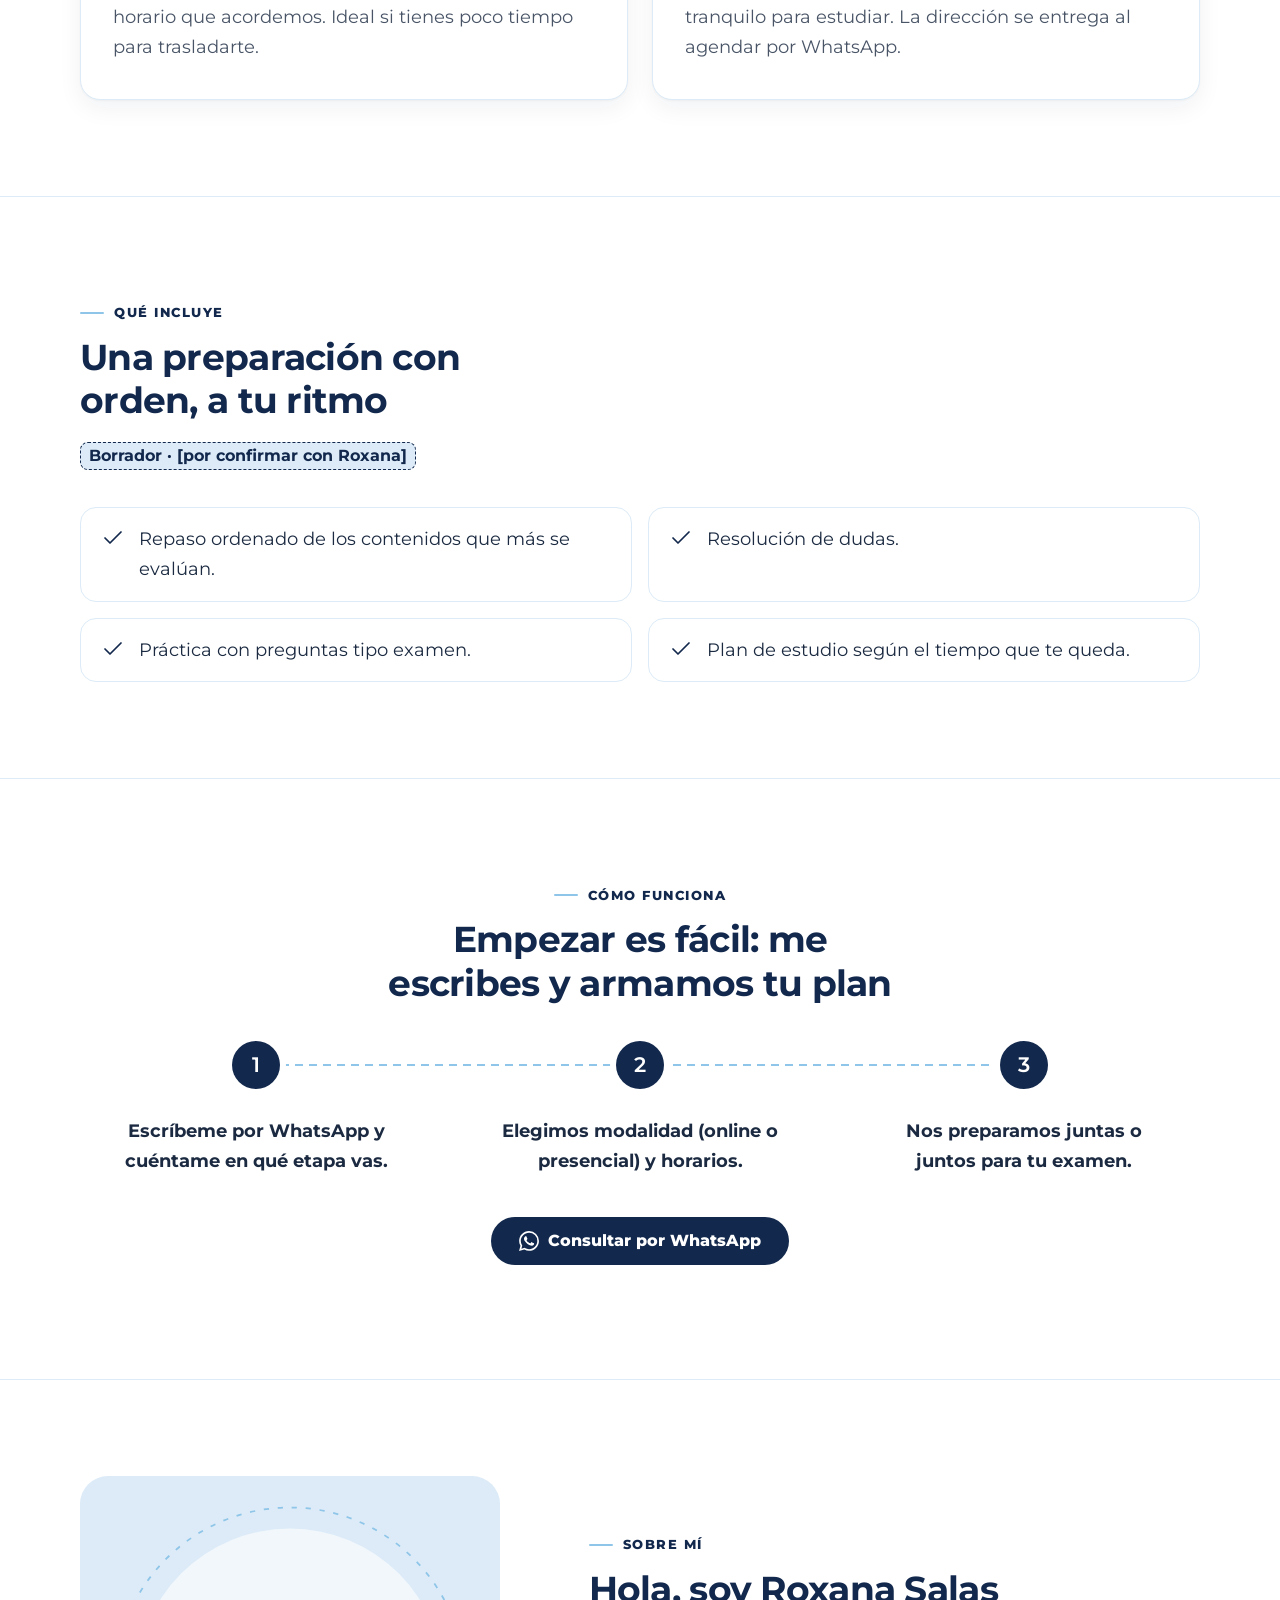
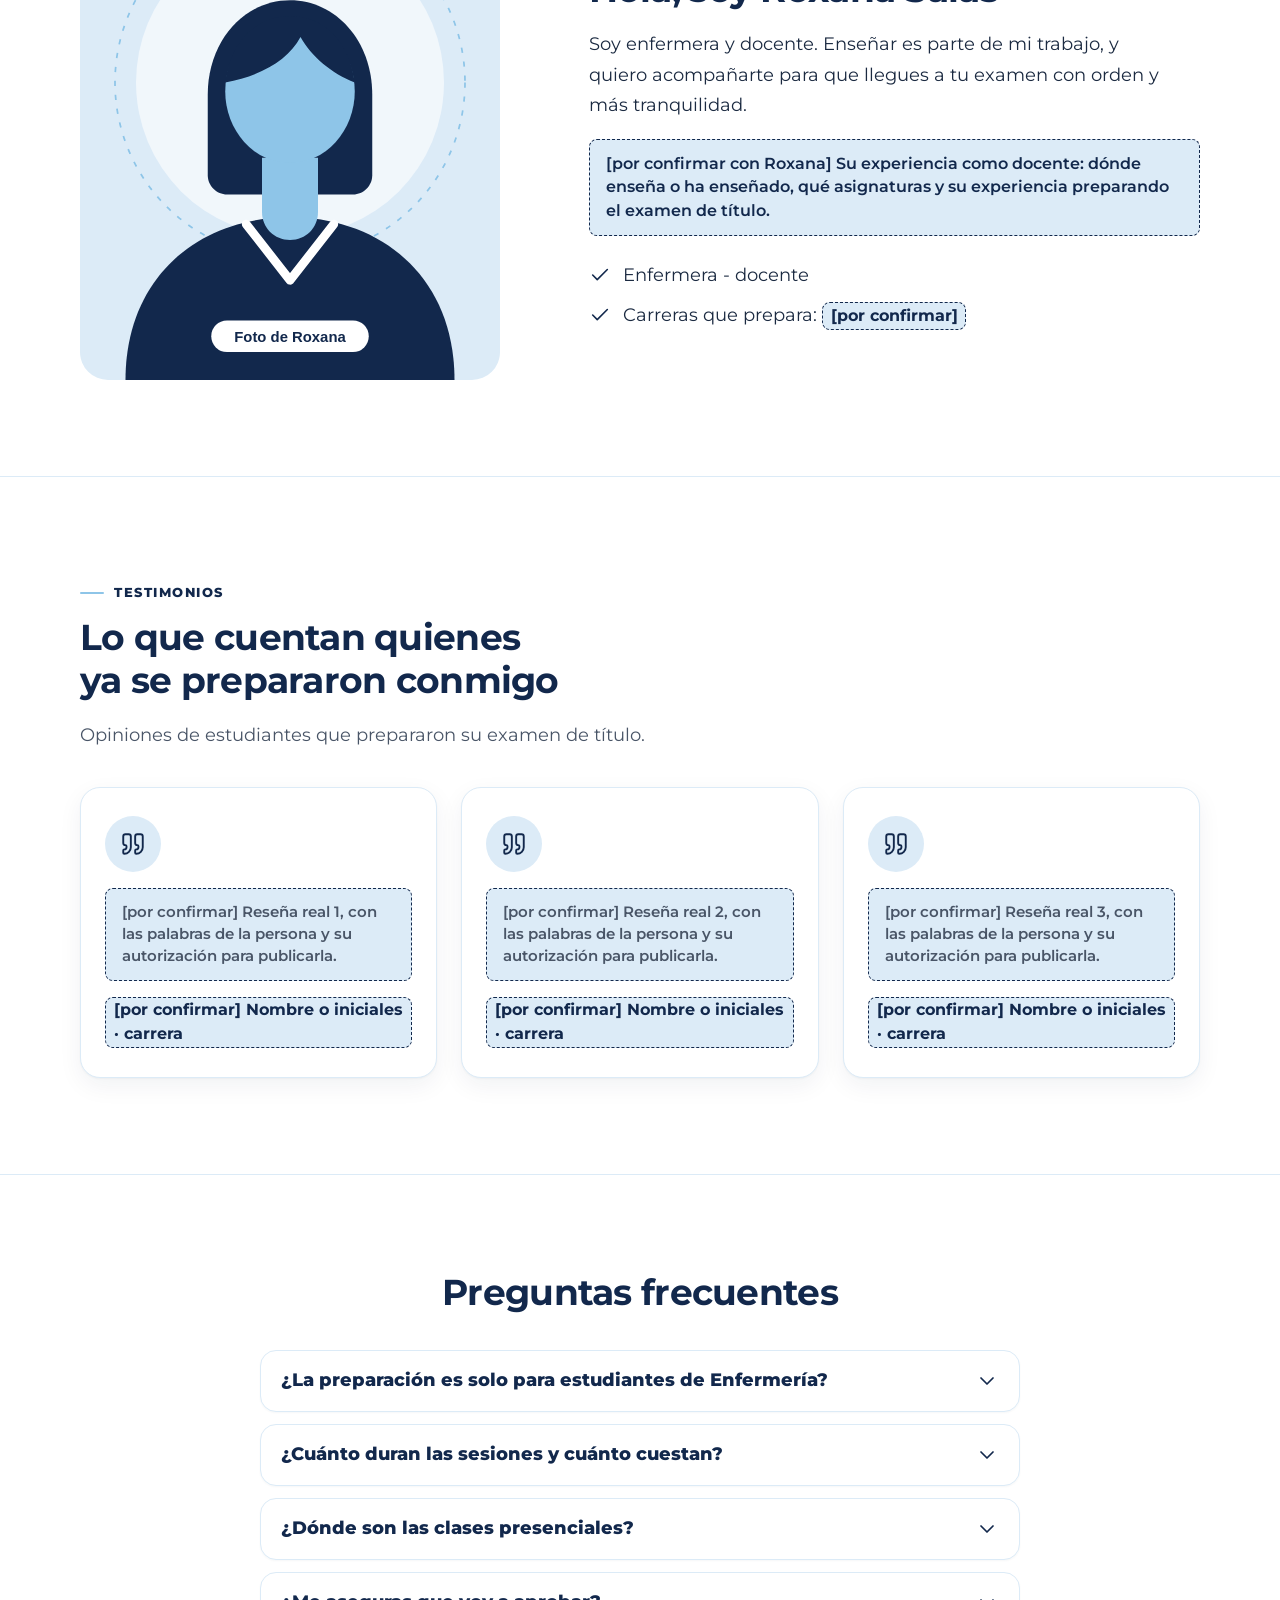
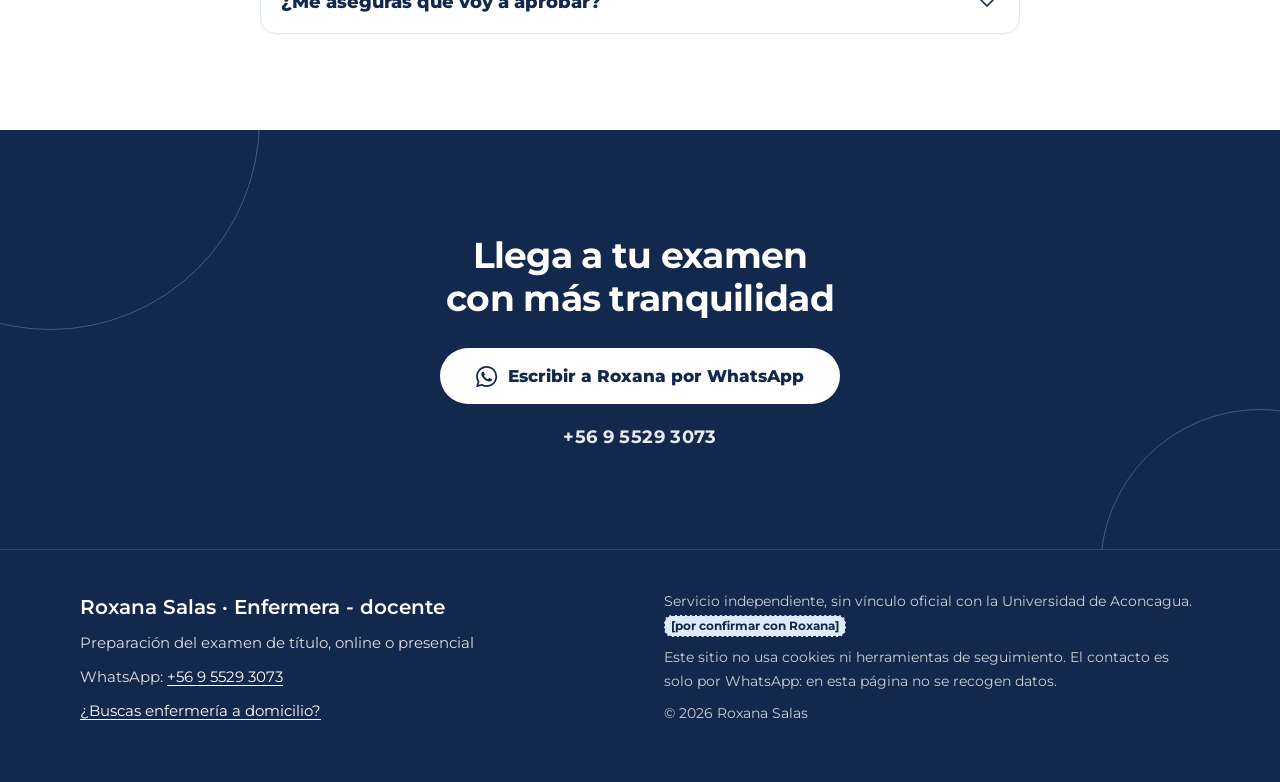
==== commit 9a964222: "Agrega secciones de reseñas y testimonios por confirmar Cada landing trae tres tarjetas listas para " ====
--- a/examen-de-titulo.html
+++ b/examen-de-titulo.html
@@ -199,8 +199,42 @@
       </div>
     </section>
 
-    <!-- [por confirmar] Testimonios de estudiantes: agregar aquí solo testimonios reales y autorizados.
-         No publicar tasas de aprobación ni cantidad de estudiantes preparados sin datos confirmados. -->
+    <!-- Reseñas -->
+    <!-- [por confirmar] Testimonios de estudiantes: usar solo testimonios reales y autorizados. No publicar tasas de aprobación ni cantidad de estudiantes preparados sin datos confirmados.
+         Si no hay reseñas reales al publicar, borra esta sección completa. -->
+    <section class="section section--line" id="resenas" aria-labelledby="resenas-title">
+      <div class="container">
+        <header class="section-head reveal">
+          <p class="eyebrow">Testimonios</p>
+          <h2 id="resenas-title">Lo que cuentan quienes ya se prepararon conmigo</h2>
+          <p class="section-intro">Opiniones de estudiantes que prepararon su examen de título.</p>
+        </header>
+
+        <ul class="cards cards--3" role="list">
+          <li class="card testimonial reveal">
+            <span class="icon-circle"><svg class="icon" viewBox="0 0 24 24" aria-hidden="true" focusable="false"><path d="M16 3a2 2 0 0 0-2 2v6a2 2 0 0 0 2 2 1 1 0 0 1 1 1v1a2 2 0 0 1-2 2 1 1 0 0 0-1 1v2a1 1 0 0 0 1 1 6 6 0 0 0 6-6V5a2 2 0 0 0-2-2z"/><path d="M5 3a2 2 0 0 0-2 2v6a2 2 0 0 0 2 2 1 1 0 0 1 1 1v1a2 2 0 0 1-2 2 1 1 0 0 0-1 1v2a1 1 0 0 0 1 1 6 6 0 0 0 6-6V5a2 2 0 0 0-2-2z"/></svg></span>
+            <blockquote class="testimonial__quote">
+              <p class="tbd tbd--block">[por confirmar] Reseña real 1, con las palabras de la persona y su autorización para publicarla.</p>
+            </blockquote>
+            <p class="testimonial__who"><span class="tbd">[por confirmar] Nombre o iniciales · carrera</span></p>
+          </li>
+          <li class="card testimonial reveal">
+            <span class="icon-circle"><svg class="icon" viewBox="0 0 24 24" aria-hidden="true" focusable="false"><path d="M16 3a2 2 0 0 0-2 2v6a2 2 0 0 0 2 2 1 1 0 0 1 1 1v1a2 2 0 0 1-2 2 1 1 0 0 0-1 1v2a1 1 0 0 0 1 1 6 6 0 0 0 6-6V5a2 2 0 0 0-2-2z"/><path d="M5 3a2 2 0 0 0-2 2v6a2 2 0 0 0 2 2 1 1 0 0 1 1 1v1a2 2 0 0 1-2 2 1 1 0 0 0-1 1v2a1 1 0 0 0 1 1 6 6 0 0 0 6-6V5a2 2 0 0 0-2-2z"/></svg></span>
+            <blockquote class="testimonial__quote">
+              <p class="tbd tbd--block">[por confirmar] Reseña real 2, con las palabras de la persona y su autorización para publicarla.</p>
+            </blockquote>
+            <p class="testimonial__who"><span class="tbd">[por confirmar] Nombre o iniciales · carrera</span></p>
+          </li>
+          <li class="card testimonial reveal">
+            <span class="icon-circle"><svg class="icon" viewBox="0 0 24 24" aria-hidden="true" focusable="false"><path d="M16 3a2 2 0 0 0-2 2v6a2 2 0 0 0 2 2 1 1 0 0 1 1 1v1a2 2 0 0 1-2 2 1 1 0 0 0-1 1v2a1 1 0 0 0 1 1 6 6 0 0 0 6-6V5a2 2 0 0 0-2-2z"/><path d="M5 3a2 2 0 0 0-2 2v6a2 2 0 0 0 2 2 1 1 0 0 1 1 1v1a2 2 0 0 1-2 2 1 1 0 0 0-1 1v2a1 1 0 0 0 1 1 6 6 0 0 0 6-6V5a2 2 0 0 0-2-2z"/></svg></span>
+            <blockquote class="testimonial__quote">
+              <p class="tbd tbd--block">[por confirmar] Reseña real 3, con las palabras de la persona y su autorización para publicarla.</p>
+            </blockquote>
+            <p class="testimonial__who"><span class="tbd">[por confirmar] Nombre o iniciales · carrera</span></p>
+          </li>
+        </ul>
+      </div>
+    </section>
 
     <!-- 7. Preguntas frecuentes -->
     <section class="section section--line" id="preguntas" aria-labelledby="preguntas-title">
--- a/assets/css/styles.css
+++ b/assets/css/styles.css
@@ -64,6 +64,8 @@
   text-size-adjust: 100%;
   scroll-behavior: smooth;
   scroll-padding-top: calc(var(--header-h) + 16px);
+  /* Que el botón flotante de WhatsApp no tape lo que tiene el foco del teclado */
+  scroll-padding-bottom: 96px;
 }
 
 body {
@@ -595,6 +597,36 @@
   }
 }
 
+/* Reseñas */
+.testimonial {
+  display: flex;
+  flex-direction: column;
+  gap: 16px;
+}
+
+.testimonial__quote {
+  margin: 0;
+  flex: 1;
+  font-size: 1.0625rem;
+  color: var(--ink);
+}
+
+.testimonial__quote p {
+  margin: 0;
+}
+
+.testimonial__who {
+  margin: 0;
+  font-weight: 700;
+  color: var(--navy);
+}
+
+@media (min-width: 600px) and (max-width: 899px) {
+  .cards--3 .testimonial {
+    display: flex;
+  }
+}
+
 /* ---------- Puntos destacados (franja celeste) --------------------------- */
 
 .features {
@@ -965,6 +997,13 @@
 
 .site-footer a {
   color: var(--white);
+}
+
+/* Zona táctil más alta para los enlaces del pie */
+.footer__list a {
+  display: inline-block;
+  padding-block: 8px;
+  margin-block: -8px;
 }
 
 .footer__grid {
